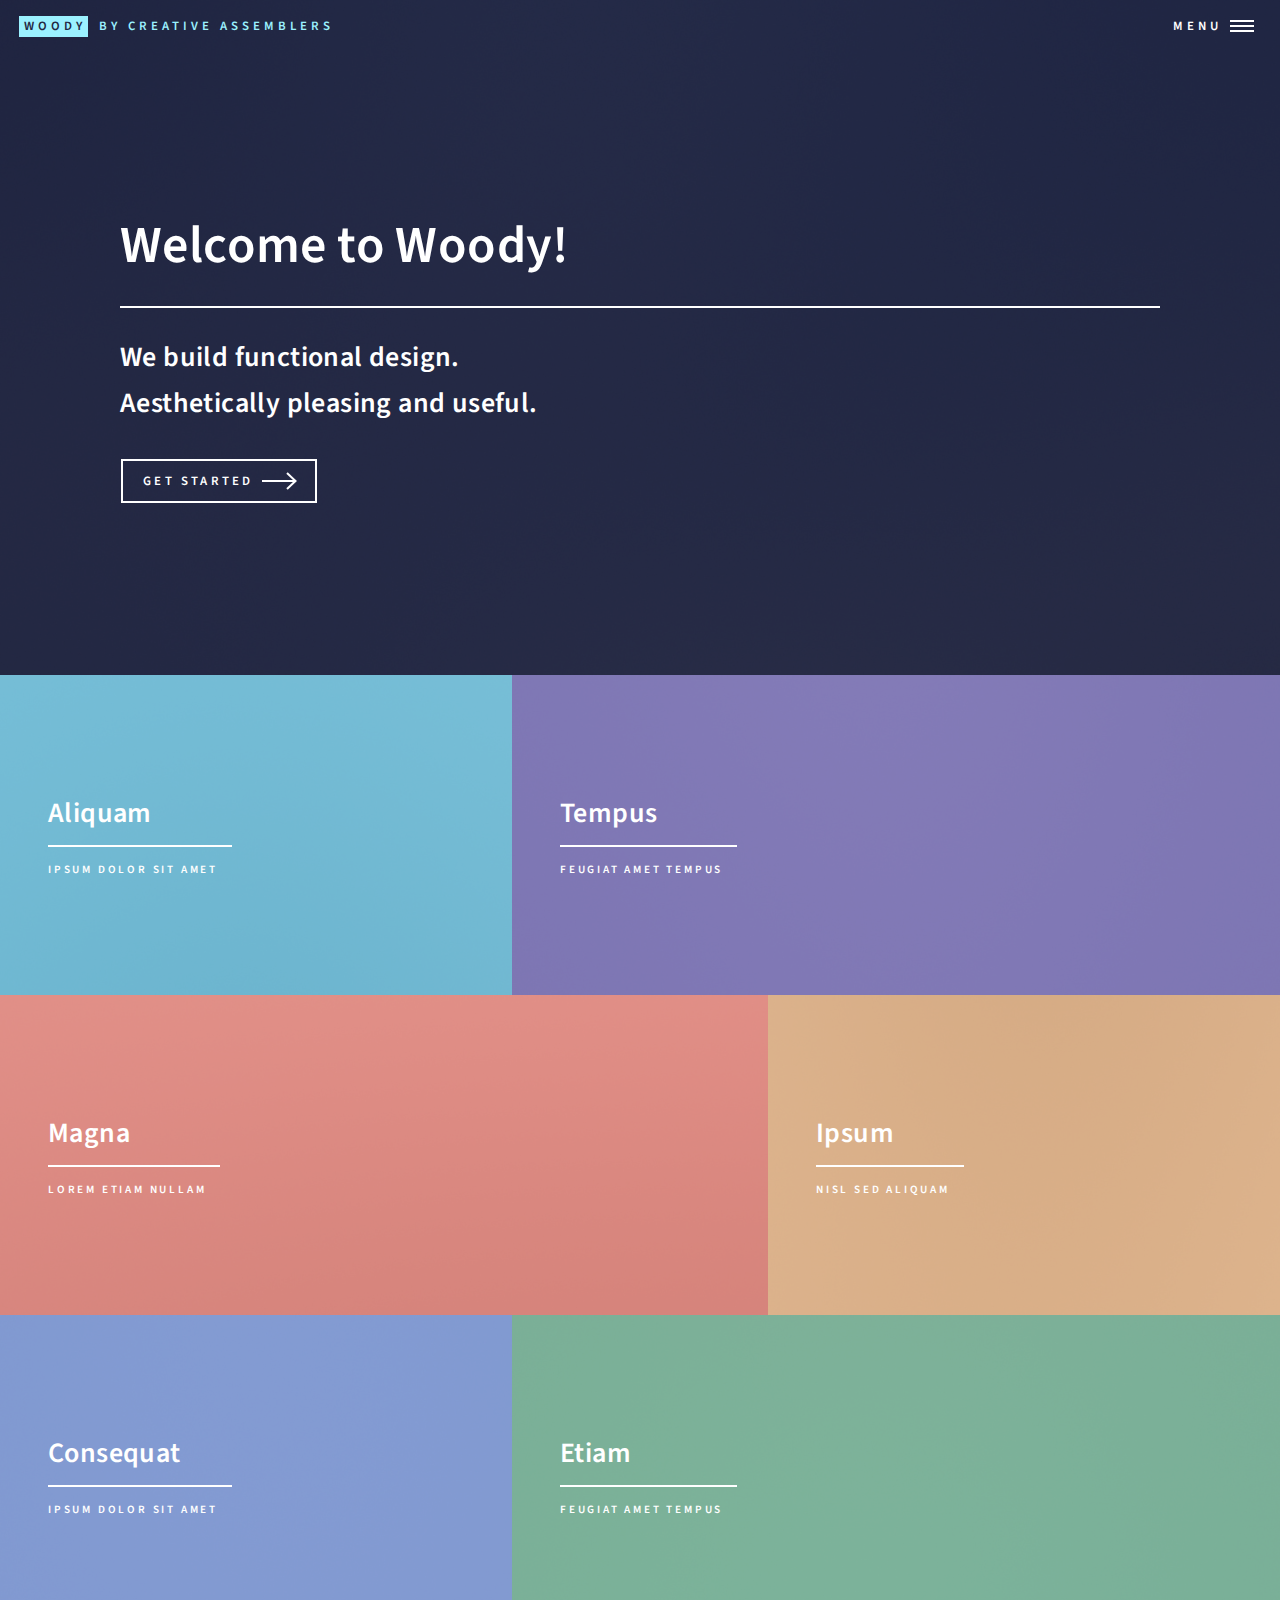
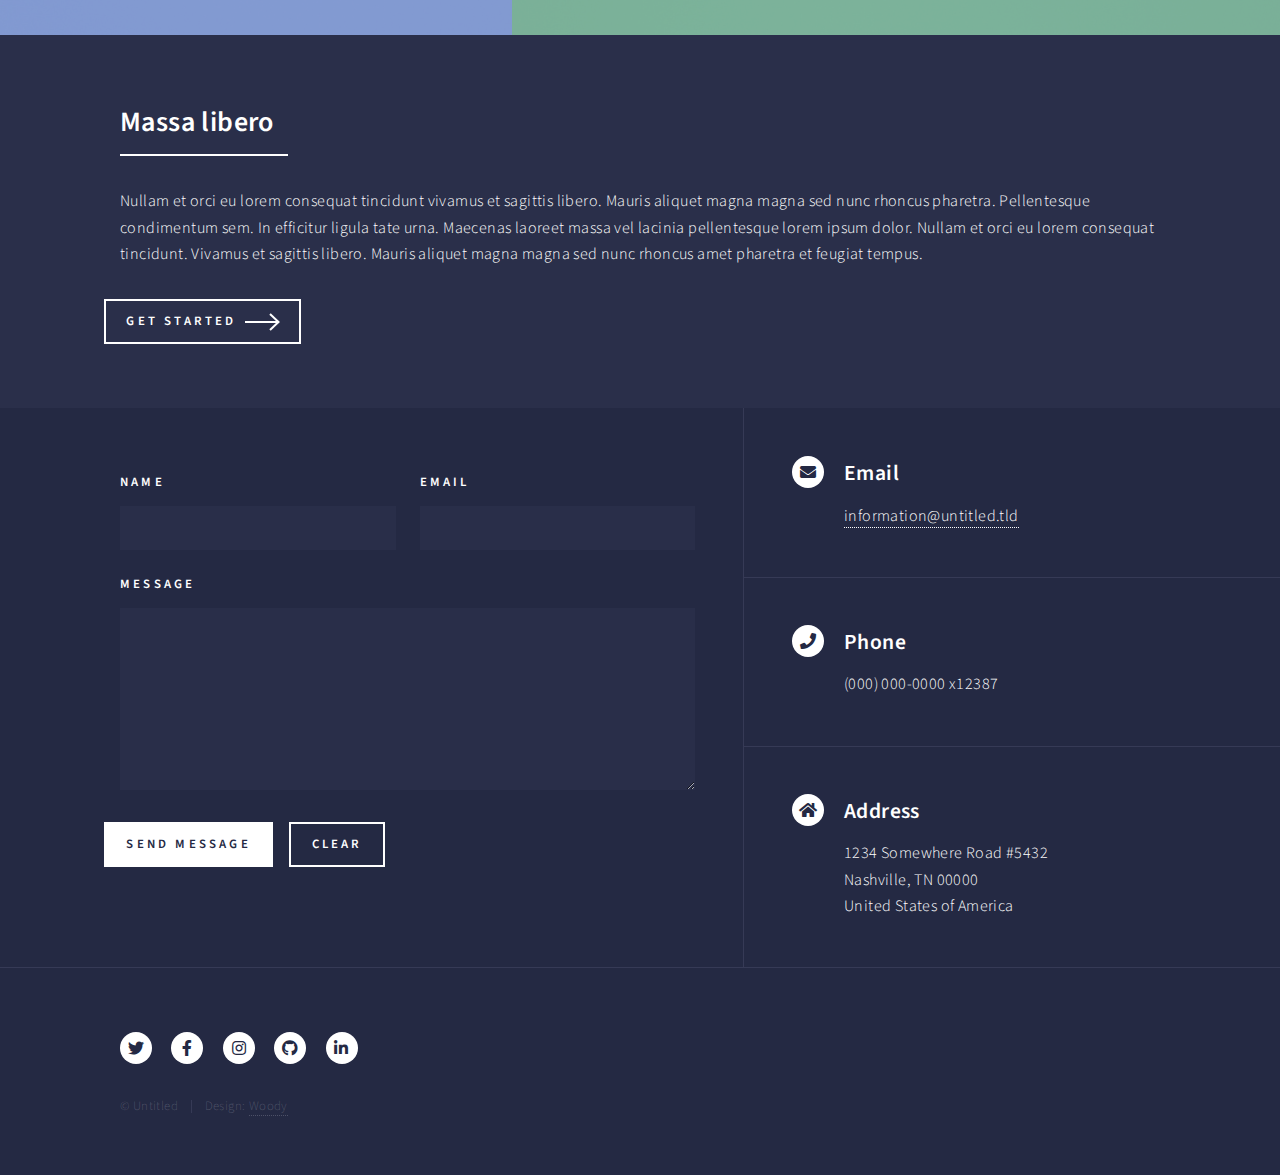
==== index.html @ 867a75a8 "edit2" ====
<!DOCTYPE HTML>
<!--
	Forty by HTML5 UP
	html5up.net | @ajlkn
	Free for personal and commercial use under the CCA 3.0 license (html5up.net/license)
-->
<html>
	<head>
		<title>Woody</title>
		<meta charset="utf-8" />
		<meta name="viewport" content="width=device-width, initial-scale=1, user-scalable=no" />
		<link rel="stylesheet" href="assets/css/main.css" />
		<noscript><link rel="stylesheet" href="assets/css/noscript.css" /></noscript>
	</head>
	<body class="is-preload">

		<!-- Wrapper -->
			<div id="wrapper">

				<!-- Header -->
					<header id="header" class="alt">
						<a href="index.html" class="logo"><strong>Woody</strong> <span>by Creative Assemblers</span></a>
						<nav>
							<a href="#menu">Menu</a>
						</nav>
					</header>

				<!-- Menu -->
					<nav id="menu">
						<ul class="links">
							<li><a href="index.html">Home</a></li>
							<li><a href="about.html">About</a></li>
							<!--  <li><a href="landing.html">Landing</a></li> -->
							<!-- <li><a href="generic.html">Generic</a></li> -->
							<!-- <li><a href="elements.html">Elements</a></li> -->
						</ul>
						<ul class="actions stacked">
							<li><a href="#" class="button primary fit">Get Started</a></li>
							<!-- <li><a href="#" class="button fit">Log In</a></li> -->
						</ul>
					</nav>

				<!-- Banner -->
					<section id="banner" class="major">
						<div class="inner">
							<header class="major">
								<h1>Welcome to Woody!</h1>
								<h2>We build functional design. <br>
								Aesthetically pleasing and useful.
								</h2>
							</header>
							<div class="content">
								<p></p>
								<ul class="actions">
									<li><a href="#one" class="button next scrolly">Get Started</a></li>
								</ul>
							</div>
						</div>
					</section>

				<!-- Main -->
					<div id="main">

						<!-- One -->
							<section id="one" class="tiles">
								<article>
									<span class="image">
										<img src="images/pic01.jpg" alt="" />
									</span>
									<header class="major">
										<h3><a href="landing.html" class="link">Aliquam</a></h3>
										<p>Ipsum dolor sit amet</p>
									</header>
								</article>
								<article>
									<span class="image">
										<img src="images/pic02.jpg" alt="" />
									</span>
									<header class="major">
										<h3><a href="landing.html" class="link">Tempus</a></h3>
										<p>feugiat amet tempus</p>
									</header>
								</article>
								<article>
									<span class="image">
										<img src="images/pic03.jpg" alt="" />
									</span>
									<header class="major">
										<h3><a href="landing.html" class="link">Magna</a></h3>
										<p>Lorem etiam nullam</p>
									</header>
								</article>
								<article>
									<span class="image">
										<img src="images/pic04.jpg" alt="" />
									</span>
									<header class="major">
										<h3><a href="landing.html" class="link">Ipsum</a></h3>
										<p>Nisl sed aliquam</p>
									</header>
								</article>
								<article>
									<span class="image">
										<img src="images/pic05.jpg" alt="" />
									</span>
									<header class="major">
										<h3><a href="landing.html" class="link">Consequat</a></h3>
										<p>Ipsum dolor sit amet</p>
									</header>
								</article>
								<article>
									<span class="image">
										<img src="images/pic06.jpg" alt="" />
									</span>
									<header class="major">
										<h3><a href="landing.html" class="link">Etiam</a></h3>
										<p>Feugiat amet tempus</p>
									</header>
								</article>
							</section>

						<!-- Two -->
							<section id="two">
								<div class="inner">
									<header class="major">
										<h2>Massa libero</h2>
									</header>
									<p>Nullam et orci eu lorem consequat tincidunt vivamus et sagittis libero. Mauris aliquet magna magna sed nunc rhoncus pharetra. Pellentesque condimentum sem. In efficitur ligula tate urna. Maecenas laoreet massa vel lacinia pellentesque lorem ipsum dolor. Nullam et orci eu lorem consequat tincidunt. Vivamus et sagittis libero. Mauris aliquet magna magna sed nunc rhoncus amet pharetra et feugiat tempus.</p>
									<ul class="actions">
										<li><a href="landing.html" class="button next">Get Started</a></li>
									</ul>
								</div>
							</section>

					</div>

				<!-- Contact -->
					<section id="contact">
						<div class="inner">
							<section>
								<form method="post" action="#">
									<div class="fields">
										<div class="field half">
											<label for="name">Name</label>
											<input type="text" name="name" id="name" />
										</div>
										<div class="field half">
											<label for="email">Email</label>
											<input type="text" name="email" id="email" />
										</div>
										<div class="field">
											<label for="message">Message</label>
											<textarea name="message" id="message" rows="6"></textarea>
										</div>
									</div>
									<ul class="actions">
										<li><input type="submit" value="Send Message" class="primary" /></li>
										<li><input type="reset" value="Clear" /></li>
									</ul>
								</form>
							</section>
							<section class="split">
								<section>
									<div class="contact-method">
										<span class="icon solid alt fa-envelope"></span>
										<h3>Email</h3>
										<a href="#">information@untitled.tld</a>
									</div>
								</section>
								<section>
									<div class="contact-method">
										<span class="icon solid alt fa-phone"></span>
										<h3>Phone</h3>
										<span>(000) 000-0000 x12387</span>
									</div>
								</section>
								<section>
									<div class="contact-method">
										<span class="icon solid alt fa-home"></span>
										<h3>Address</h3>
										<span>1234 Somewhere Road #5432<br />
										Nashville, TN 00000<br />
										United States of America</span>
									</div>
								</section>
							</section>
						</div>
					</section>

				<!-- Footer -->
					<footer id="footer">
						<div class="inner">
							<ul class="icons">
								<li><a href="#" class="icon brands alt fa-twitter"><span class="label">Twitter</span></a></li>
								<li><a href="#" class="icon brands alt fa-facebook-f"><span class="label">Facebook</span></a></li>
								<li><a href="#" class="icon brands alt fa-instagram"><span class="label">Instagram</span></a></li>
								<li><a href="#" class="icon brands alt fa-github"><span class="label">GitHub</span></a></li>
								<li><a href="#" class="icon brands alt fa-linkedin-in"><span class="label">LinkedIn</span></a></li>
							</ul>
							<ul class="copyright">
								<li>&copy; Untitled</li><li>Design: <a>Woody</a></li>
							</ul>
						</div>
					</footer>

			</div>

		<!-- Scripts -->
			<script src="assets/js/jquery.min.js"></script>
			<script src="assets/js/jquery.scrolly.min.js"></script>
			<script src="assets/js/jquery.scrollex.min.js"></script>
			<script src="assets/js/browser.min.js"></script>
			<script src="assets/js/breakpoints.min.js"></script>
			<script src="assets/js/util.js"></script>
			<script src="assets/js/main.js"></script>

	</body>
</html>
---- assets/css/main.css ----
@import url(fontawesome-all.min.css);
@import url("https://fonts.googleapis.com/css?family=Source+Sans+Pro:300,300italic,600,600italic");

/*
	Forty by HTML5 UP
	html5up.net | @ajlkn
	Free for personal and commercial use under the CCA 3.0 license (html5up.net/license)
*/

html, body, div, span, applet, object,
iframe, h1, h2, h3, h4, h5, h6, p, blockquote,
pre, a, abbr, acronym, address, big, cite,
code, del, dfn, em, img, ins, kbd, q, s, samp,
small, strike, strong, sub, sup, tt, var, b,
u, i, center, dl, dt, dd, ol, ul, li, fieldset,
form, label, legend, table, caption, tbody,
tfoot, thead, tr, th, td, article, aside,
canvas, details, embed, figure, figcaption,
footer, header, hgroup, menu, nav, output, ruby,
section, summary, time, mark, audio, video {
	margin: 0;
	padding: 0;
	border: 0;
	font-size: 100%;
	font: inherit;
	vertical-align: baseline;}

article, aside, details, figcaption, figure,
footer, header, hgroup, menu, nav, section {
	display: block;}

body {
	line-height: 1;
}

ol, ul {
	list-style: none;
}

blockquote, q {
	quotes: none;
}

	blockquote:before, blockquote:after, q:before, q:after {
		content: '';
		content: none;
	}

table {
	border-collapse: collapse;
	border-spacing: 0;
}

body {
	-webkit-text-size-adjust: none;
}

mark {
	background-color: transparent;
	color: inherit;
}

input::-moz-focus-inner {
	border: 0;
	padding: 0;
}

input, select, textarea {
	-moz-appearance: none;
	-webkit-appearance: none;
	-ms-appearance: none;
	appearance: none;
}

/* Basic */

	@-ms-viewport {
		width: device-width;
	}

	body {
		-ms-overflow-style: scrollbar;
	}

	@media screen and (max-width: 480px) {

		html, body {
			min-width: 320px;
		}

	}

	html {
		box-sizing: border-box;
	}

	*, *:before, *:after {
		box-sizing: inherit;
	}

	body {
		background: #242943;
	}

		body.is-preload *, body.is-preload *:before, body.is-preload *:after {
			-moz-animation: none !important;
			-webkit-animation: none !important;
			-ms-animation: none !important;
			animation: none !important;
			-moz-transition: none !important;
			-webkit-transition: none !important;
			-ms-transition: none !important;
			transition: none !important;
		}

/* Type */

	body, input, select, textarea {
		color: #ffffff;
		font-family: "Source Sans Pro", Helvetica, sans-serif;
		font-size: 17pt;
		font-weight: 300;
		letter-spacing: 0.025em;
		line-height: 1.65;
	}

		@media screen and (max-width: 1680px) {

			body, input, select, textarea {
				font-size: 14pt;
			}

		}

		@media screen and (max-width: 1280px) {

			body, input, select, textarea {
				font-size: 12pt;
			}

		}

		@media screen and (max-width: 360px) {

			body, input, select, textarea {
				font-size: 11pt;
			}

		}

	a {
		-moz-transition: color 0.2s ease-in-out, border-bottom-color 0.2s ease-in-out;
		-webkit-transition: color 0.2s ease-in-out, border-bottom-color 0.2s ease-in-out;
		-ms-transition: color 0.2s ease-in-out, border-bottom-color 0.2s ease-in-out;
		transition: color 0.2s ease-in-out, border-bottom-color 0.2s ease-in-out;
		border-bottom: dotted 1px;
		color: inherit;
		text-decoration: none;
	}

		a:hover {
			border-bottom-color: transparent;
			color: #9bf1ff !important;
		}

		a:active {
			color: #53e3fb !important;
		}

	strong, b {
		color: #ffffff;
		font-weight: 600;
	}

	em, i {
		font-style: italic;
	}

	p {
		margin: 0 0 2em 0;
	}

	h1, h2, h3, h4, h5, h6 {
		color: #ffffff;
		font-weight: 600;
		line-height: 1.65;
		margin: 0 0 1em 0;
	}

		h1 a, h2 a, h3 a, h4 a, h5 a, h6 a {
			color: inherit;
			border-bottom: 0;
		}

	h1 {
		font-size: 2.5em;
	}

	h2 {
		font-size: 1.75em;
	}

	h3 {
		font-size: 1.35em;
	}

	h4 {
		font-size: 1.1em;
	}

	h5 {
		font-size: 0.9em;
	}

	h6 {
		font-size: 0.7em;
	}

	@media screen and (max-width: 736px) {

		h1 {
			font-size: 2em;
		}

		h2 {
			font-size: 1.5em;
		}

		h3 {
			font-size: 1.25em;
		}

	}

	sub {
		font-size: 0.8em;
		position: relative;
		top: 0.5em;
	}

	sup {
		font-size: 0.8em;
		position: relative;
		top: -0.5em;
	}

	blockquote {
		border-left: solid 4px rgba(212, 212, 255, 0.1);
		font-style: italic;
		margin: 0 0 2em 0;
		padding: 0.5em 0 0.5em 2em;
	}

	code {
		background: rgba(212, 212, 255, 0.035);
		font-family: "Courier New", monospace;
		font-size: 0.9em;
		margin: 0 0.25em;
		padding: 0.25em 0.65em;
	}

	pre {
		-webkit-overflow-scrolling: touch;
		font-family: "Courier New", monospace;
		font-size: 0.9em;
		margin: 0 0 2em 0;
	}

		pre code {
			display: block;
			line-height: 1.75;
			padding: 1em 1.5em;
			overflow-x: auto;
		}

	hr {
		border: 0;
		border-bottom: solid 1px rgba(212, 212, 255, 0.1);
		margin: 2em 0;
	}

		hr.major {
			margin: 3em 0;
		}

	.align-left {
		text-align: left;
	}

	.align-center {
		text-align: center;
	}

	.align-right {
		text-align: right;
	}

/* Row */

	.row {
		display: flex;
		flex-wrap: wrap;
		box-sizing: border-box;
		align-items: stretch;
	}

		.row > * {
			box-sizing: border-box;
		}

		.row.gtr-uniform > * > :last-child {
			margin-bottom: 0;
		}

		.row.aln-left {
			justify-content: flex-start;
		}

		.row.aln-center {
			justify-content: center;
		}

		.row.aln-right {
			justify-content: flex-end;
		}

		.row.aln-top {
			align-items: flex-start;
		}

		.row.aln-middle {
			align-items: center;
		}

		.row.aln-bottom {
			align-items: flex-end;
		}

		.row > .imp {
			order: -1;
		}

		.row > .col-1 {
			width: 8.33333%;
		}

		.row > .off-1 {
			margin-left: 8.33333%;
		}

		.row > .col-2 {
			width: 16.66667%;
		}

		.row > .off-2 {
			margin-left: 16.66667%;
		}

		.row > .col-3 {
			width: 25%;
		}

		.row > .off-3 {
			margin-left: 25%;
		}

		.row > .col-4 {
			width: 33.33333%;
		}

		.row > .off-4 {
			margin-left: 33.33333%;
		}

		.row > .col-5 {
			width: 41.66667%;
		}

		.row > .off-5 {
			margin-left: 41.66667%;
		}

		.row > .col-6 {
			width: 50%;
		}

		.row > .off-6 {
			margin-left: 50%;
		}

		.row > .col-7 {
			width: 58.33333%;
		}

		.row > .off-7 {
			margin-left: 58.33333%;
		}

		.row > .col-8 {
			width: 66.66667%;
		}

		.row > .off-8 {
			margin-left: 66.66667%;
		}

		.row > .col-9 {
			width: 75%;
		}

		.row > .off-9 {
			margin-left: 75%;
		}

		.row > .col-10 {
			width: 83.33333%;
		}

		.row > .off-10 {
			margin-left: 83.33333%;
		}

		.row > .col-11 {
			width: 91.66667%;
		}

		.row > .off-11 {
			margin-left: 91.66667%;
		}

		.row > .col-12 {
			width: 100%;
		}

		.row > .off-12 {
			margin-left: 100%;
		}

		.row.gtr-0 {
			margin-top: 0;
			margin-left: 0em;
		}

			.row.gtr-0 > * {
				padding: 0 0 0 0em;
			}

			.row.gtr-0.gtr-uniform {
				margin-top: 0em;
			}

				.row.gtr-0.gtr-uniform > * {
					padding-top: 0em;
				}

		.row.gtr-25 {
			margin-top: 0;
			margin-left: -0.5em;
		}

			.row.gtr-25 > * {
				padding: 0 0 0 0.5em;
			}

			.row.gtr-25.gtr-uniform {
				margin-top: -0.5em;
			}

				.row.gtr-25.gtr-uniform > * {
					padding-top: 0.5em;
				}

		.row.gtr-50 {
			margin-top: 0;
			margin-left: -1em;
		}

			.row.gtr-50 > * {
				padding: 0 0 0 1em;
			}

			.row.gtr-50.gtr-uniform {
				margin-top: -1em;
			}

				.row.gtr-50.gtr-uniform > * {
					padding-top: 1em;
				}

		.row {
			margin-top: 0;
			margin-left: -2em;
		}

			.row > * {
				padding: 0 0 0 2em;
			}

			.row.gtr-uniform {
				margin-top: -2em;
			}

				.row.gtr-uniform > * {
					padding-top: 2em;
				}

		.row.gtr-150 {
			margin-top: 0;
			margin-left: -3em;
		}

			.row.gtr-150 > * {
				padding: 0 0 0 3em;
			}

			.row.gtr-150.gtr-uniform {
				margin-top: -3em;
			}

				.row.gtr-150.gtr-uniform > * {
					padding-top: 3em;
				}

		.row.gtr-200 {
			margin-top: 0;
			margin-left: -4em;
		}

			.row.gtr-200 > * {
				padding: 0 0 0 4em;
			}

			.row.gtr-200.gtr-uniform {
				margin-top: -4em;
			}

				.row.gtr-200.gtr-uniform > * {
					padding-top: 4em;
				}

		@media screen and (max-width: 1680px) {

			.row {
				display: flex;
				flex-wrap: wrap;
				box-sizing: border-box;
				align-items: stretch;
			}

				.row > * {
					box-sizing: border-box;
				}

				.row.gtr-uniform > * > :last-child {
					margin-bottom: 0;
				}

				.row.aln-left {
					justify-content: flex-start;
				}

				.row.aln-center {
					justify-content: center;
				}

				.row.aln-right {
					justify-content: flex-end;
				}

				.row.aln-top {
					align-items: flex-start;
				}

				.row.aln-middle {
					align-items: center;
				}

				.row.aln-bottom {
					align-items: flex-end;
				}

				.row > .imp-xlarge {
					order: -1;
				}

				.row > .col-1-xlarge {
					width: 8.33333%;
				}

				.row > .off-1-xlarge {
					margin-left: 8.33333%;
				}

				.row > .col-2-xlarge {
					width: 16.66667%;
				}

				.row > .off-2-xlarge {
					margin-left: 16.66667%;
				}

				.row > .col-3-xlarge {
					width: 25%;
				}

				.row > .off-3-xlarge {
					margin-left: 25%;
				}

				.row > .col-4-xlarge {
					width: 33.33333%;
				}

				.row > .off-4-xlarge {
					margin-left: 33.33333%;
				}

				.row > .col-5-xlarge {
					width: 41.66667%;
				}

				.row > .off-5-xlarge {
					margin-left: 41.66667%;
				}

				.row > .col-6-xlarge {
					width: 50%;
				}

				.row > .off-6-xlarge {
					margin-left: 50%;
				}

				.row > .col-7-xlarge {
					width: 58.33333%;
				}

				.row > .off-7-xlarge {
					margin-left: 58.33333%;
				}

				.row > .col-8-xlarge {
					width: 66.66667%;
				}

				.row > .off-8-xlarge {
					margin-left: 66.66667%;
				}

				.row > .col-9-xlarge {
					width: 75%;
				}

				.row > .off-9-xlarge {
					margin-left: 75%;
				}

				.row > .col-10-xlarge {
					width: 83.33333%;
				}

				.row > .off-10-xlarge {
					margin-left: 83.33333%;
				}

				.row > .col-11-xlarge {
					width: 91.66667%;
				}

				.row > .off-11-xlarge {
					margin-left: 91.66667%;
				}

				.row > .col-12-xlarge {
					width: 100%;
				}

				.row > .off-12-xlarge {
					margin-left: 100%;
				}

				.row.gtr-0 {
					margin-top: 0;
					margin-left: 0em;
				}

					.row.gtr-0 > * {
						padding: 0 0 0 0em;
					}

					.row.gtr-0.gtr-uniform {
						margin-top: 0em;
					}

						.row.gtr-0.gtr-uniform > * {
							padding-top: 0em;
						}

				.row.gtr-25 {
					margin-top: 0;
					margin-left: -0.5em;
				}

					.row.gtr-25 > * {
						padding: 0 0 0 0.5em;
					}

					.row.gtr-25.gtr-uniform {
						margin-top: -0.5em;
					}

						.row.gtr-25.gtr-uniform > * {
							padding-top: 0.5em;
						}

				.row.gtr-50 {
					margin-top: 0;
					margin-left: -1em;
				}

					.row.gtr-50 > * {
						padding: 0 0 0 1em;
					}

					.row.gtr-50.gtr-uniform {
						margin-top: -1em;
					}

						.row.gtr-50.gtr-uniform > * {
							padding-top: 1em;
						}

				.row {
					margin-top: 0;
					margin-left: -2em;
				}

					.row > * {
						padding: 0 0 0 2em;
					}

					.row.gtr-uniform {
						margin-top: -2em;
					}

						.row.gtr-uniform > * {
							padding-top: 2em;
						}

				.row.gtr-150 {
					margin-top: 0;
					margin-left: -3em;
				}

					.row.gtr-150 > * {
						padding: 0 0 0 3em;
					}

					.row.gtr-150.gtr-uniform {
						margin-top: -3em;
					}

						.row.gtr-150.gtr-uniform > * {
							padding-top: 3em;
						}

				.row.gtr-200 {
					margin-top: 0;
					margin-left: -4em;
				}

					.row.gtr-200 > * {
						padding: 0 0 0 4em;
					}

					.row.gtr-200.gtr-uniform {
						margin-top: -4em;
					}

						.row.gtr-200.gtr-uniform > * {
							padding-top: 4em;
						}

		}

		@media screen and (max-width: 1280px) {

			.row {
				display: flex;
				flex-wrap: wrap;
				box-sizing: border-box;
				align-items: stretch;
			}

				.row > * {
					box-sizing: border-box;
				}

				.row.gtr-uniform > * > :last-child {
					margin-bottom: 0;
				}

				.row.aln-left {
					justify-content: flex-start;
				}

				.row.aln-center {
					justify-content: center;
				}

				.row.aln-right {
					justify-content: flex-end;
				}

				.row.aln-top {
					align-items: flex-start;
				}

				.row.aln-middle {
					align-items: center;
				}

				.row.aln-bottom {
					align-items: flex-end;
				}

				.row > .imp-large {
					order: -1;
				}

				.row > .col-1-large {
					width: 8.33333%;
				}

				.row > .off-1-large {
					margin-left: 8.33333%;
				}

				.row > .col-2-large {
					width: 16.66667%;
				}

				.row > .off-2-large {
					margin-left: 16.66667%;
				}

				.row > .col-3-large {
					width: 25%;
				}

				.row > .off-3-large {
					margin-left: 25%;
				}

				.row > .col-4-large {
					width: 33.33333%;
				}

				.row > .off-4-large {
					margin-left: 33.33333%;
				}

				.row > .col-5-large {
					width: 41.66667%;
				}

				.row > .off-5-large {
					margin-left: 41.66667%;
				}

				.row > .col-6-large {
					width: 50%;
				}

				.row > .off-6-large {
					margin-left: 50%;
				}

				.row > .col-7-large {
					width: 58.33333%;
				}

				.row > .off-7-large {
					margin-left: 58.33333%;
				}

				.row > .col-8-large {
					width: 66.66667%;
				}

				.row > .off-8-large {
					margin-left: 66.66667%;
				}

				.row > .col-9-large {
					width: 75%;
				}

				.row > .off-9-large {
					margin-left: 75%;
				}

				.row > .col-10-large {
					width: 83.33333%;
				}

				.row > .off-10-large {
					margin-left: 83.33333%;
				}

				.row > .col-11-large {
					width: 91.66667%;
				}

				.row > .off-11-large {
					margin-left: 91.66667%;
				}

				.row > .col-12-large {
					width: 100%;
				}

				.row > .off-12-large {
					margin-left: 100%;
				}

				.row.gtr-0 {
					margin-top: 0;
					margin-left: 0em;
				}

					.row.gtr-0 > * {
						padding: 0 0 0 0em;
					}

					.row.gtr-0.gtr-uniform {
						margin-top: 0em;
					}

						.row.gtr-0.gtr-uniform > * {
							padding-top: 0em;
						}

				.row.gtr-25 {
					margin-top: 0;
					margin-left: -0.375em;
				}

					.row.gtr-25 > * {
						padding: 0 0 0 0.375em;
					}

					.row.gtr-25.gtr-uniform {
						margin-top: -0.375em;
					}

						.row.gtr-25.gtr-uniform > * {
							padding-top: 0.375em;
						}

				.row.gtr-50 {
					margin-top: 0;
					margin-left: -0.75em;
				}

					.row.gtr-50 > * {
						padding: 0 0 0 0.75em;
					}

					.row.gtr-50.gtr-uniform {
						margin-top: -0.75em;
					}

						.row.gtr-50.gtr-uniform > * {
							padding-top: 0.75em;
						}

				.row {
					margin-top: 0;
					margin-left: -1.5em;
				}

					.row > * {
						padding: 0 0 0 1.5em;
					}

					.row.gtr-uniform {
						margin-top: -1.5em;
					}

						.row.gtr-uniform > * {
							padding-top: 1.5em;
						}

				.row.gtr-150 {
					margin-top: 0;
					margin-left: -2.25em;
				}

					.row.gtr-150 > * {
						padding: 0 0 0 2.25em;
					}

					.row.gtr-150.gtr-uniform {
						margin-top: -2.25em;
					}

						.row.gtr-150.gtr-uniform > * {
							padding-top: 2.25em;
						}

				.row.gtr-200 {
					margin-top: 0;
					margin-left: -3em;
				}

					.row.gtr-200 > * {
						padding: 0 0 0 3em;
					}

					.row.gtr-200.gtr-uniform {
						margin-top: -3em;
					}

						.row.gtr-200.gtr-uniform > * {
							padding-top: 3em;
						}

		}

		@media screen and (max-width: 980px) {

			.row {
				display: flex;
				flex-wrap: wrap;
				box-sizing: border-box;
				align-items: stretch;
			}

				.row > * {
					box-sizing: border-box;
				}

				.row.gtr-uniform > * > :last-child {
					margin-bottom: 0;
				}

				.row.aln-left {
					justify-content: flex-start;
				}

				.row.aln-center {
					justify-content: center;
				}

				.row.aln-right {
					justify-content: flex-end;
				}

				.row.aln-top {
					align-items: flex-start;
				}

				.row.aln-middle {
					align-items: center;
				}

				.row.aln-bottom {
					align-items: flex-end;
				}

				.row > .imp-medium {
					order: -1;
				}

				.row > .col-1-medium {
					width: 8.33333%;
				}

				.row > .off-1-medium {
					margin-left: 8.33333%;
				}

				.row > .col-2-medium {
					width: 16.66667%;
				}

				.row > .off-2-medium {
					margin-left: 16.66667%;
				}

				.row > .col-3-medium {
					width: 25%;
				}

				.row > .off-3-medium {
					margin-left: 25%;
				}

				.row > .col-4-medium {
					width: 33.33333%;
				}

				.row > .off-4-medium {
					margin-left: 33.33333%;
				}

				.row > .col-5-medium {
					width: 41.66667%;
				}

				.row > .off-5-medium {
					margin-left: 41.66667%;
				}

				.row > .col-6-medium {
					width: 50%;
				}

				.row > .off-6-medium {
					margin-left: 50%;
				}

				.row > .col-7-medium {
					width: 58.33333%;
				}

				.row > .off-7-medium {
					margin-left: 58.33333%;
				}

				.row > .col-8-medium {
					width: 66.66667%;
				}

				.row > .off-8-medium {
					margin-left: 66.66667%;
				}

				.row > .col-9-medium {
					width: 75%;
				}

				.row > .off-9-medium {
					margin-left: 75%;
				}

				.row > .col-10-medium {
					width: 83.33333%;
				}

				.row > .off-10-medium {
					margin-left: 83.33333%;
				}

				.row > .col-11-medium {
					width: 91.66667%;
				}

				.row > .off-11-medium {
					margin-left: 91.66667%;
				}

				.row > .col-12-medium {
					width: 100%;
				}

				.row > .off-12-medium {
					margin-left: 100%;
				}

				.row.gtr-0 {
					margin-top: 0;
					margin-left: 0em;
				}

					.row.gtr-0 > * {
						padding: 0 0 0 0em;
					}

					.row.gtr-0.gtr-uniform {
						margin-top: 0em;
					}

						.row.gtr-0.gtr-uniform > * {
							padding-top: 0em;
						}

				.row.gtr-25 {
					margin-top: 0;
					margin-left: -0.375em;
				}

					.row.gtr-25 > * {
						padding: 0 0 0 0.375em;
					}

					.row.gtr-25.gtr-uniform {
						margin-top: -0.375em;
					}

						.row.gtr-25.gtr-uniform > * {
							padding-top: 0.375em;
						}

				.row.gtr-50 {
					margin-top: 0;
					margin-left: -0.75em;
				}

					.row.gtr-50 > * {
						padding: 0 0 0 0.75em;
					}

					.row.gtr-50.gtr-uniform {
						margin-top: -0.75em;
					}

						.row.gtr-50.gtr-uniform > * {
							padding-top: 0.75em;
						}

				.row {
					margin-top: 0;
					margin-left: -1.5em;
				}

					.row > * {
						padding: 0 0 0 1.5em;
					}

					.row.gtr-uniform {
						margin-top: -1.5em;
					}

						.row.gtr-uniform > * {
							padding-top: 1.5em;
						}

				.row.gtr-150 {
					margin-top: 0;
					margin-left: -2.25em;
				}

					.row.gtr-150 > * {
						padding: 0 0 0 2.25em;
					}

					.row.gtr-150.gtr-uniform {
						margin-top: -2.25em;
					}

						.row.gtr-150.gtr-uniform > * {
							padding-top: 2.25em;
						}

				.row.gtr-200 {
					margin-top: 0;
					margin-left: -3em;
				}

					.row.gtr-200 > * {
						padding: 0 0 0 3em;
					}

					.row.gtr-200.gtr-uniform {
						margin-top: -3em;
					}

						.row.gtr-200.gtr-uniform > * {
							padding-top: 3em;
						}

		}

		@media screen and (max-width: 736px) {

			.row {
				display: flex;
				flex-wrap: wrap;
				box-sizing: border-box;
				align-items: stretch;
			}

				.row > * {
					box-sizing: border-box;
				}

				.row.gtr-uniform > * > :last-child {
					margin-bottom: 0;
				}

				.row.aln-left {
					justify-content: flex-start;
				}

				.row.aln-center {
					justify-content: center;
				}

				.row.aln-right {
					justify-content: flex-end;
				}

				.row.aln-top {
					align-items: flex-start;
				}

				.row.aln-middle {
					align-items: center;
				}

				.row.aln-bottom {
					align-items: flex-end;
				}

				.row > .imp-small {
					order: -1;
				}

				.row > .col-1-small {
					width: 8.33333%;
				}

				.row > .off-1-small {
					margin-left: 8.33333%;
				}

				.row > .col-2-small {
					width: 16.66667%;
				}

				.row > .off-2-small {
					margin-left: 16.66667%;
				}

				.row > .col-3-small {
					width: 25%;
				}

				.row > .off-3-small {
					margin-left: 25%;
				}

				.row > .col-4-small {
					width: 33.33333%;
				}

				.row > .off-4-small {
					margin-left: 33.33333%;
				}

				.row > .col-5-small {
					width: 41.66667%;
				}

				.row > .off-5-small {
					margin-left: 41.66667%;
				}

				.row > .col-6-small {
					width: 50%;
				}

				.row > .off-6-small {
					margin-left: 50%;
				}

				.row > .col-7-small {
					width: 58.33333%;
				}

				.row > .off-7-small {
					margin-left: 58.33333%;
				}

				.row > .col-8-small {
					width: 66.66667%;
				}

				.row > .off-8-small {
					margin-left: 66.66667%;
				}

				.row > .col-9-small {
					width: 75%;
				}

				.row > .off-9-small {
					margin-left: 75%;
				}

				.row > .col-10-small {
					width: 83.33333%;
				}

				.row > .off-10-small {
					margin-left: 83.33333%;
				}

				.row > .col-11-small {
					width: 91.66667%;
				}

				.row > .off-11-small {
					margin-left: 91.66667%;
				}

				.row > .col-12-small {
					width: 100%;
				}

				.row > .off-12-small {
					margin-left: 100%;
				}

				.row.gtr-0 {
					margin-top: 0;
					margin-left: 0em;
				}

					.row.gtr-0 > * {
						padding: 0 0 0 0em;
					}

					.row.gtr-0.gtr-uniform {
						margin-top: 0em;
					}

						.row.gtr-0.gtr-uniform > * {
							padding-top: 0em;
						}

				.row.gtr-25 {
					margin-top: 0;
					margin-left: -0.3125em;
				}

					.row.gtr-25 > * {
						padding: 0 0 0 0.3125em;
					}

					.row.gtr-25.gtr-uniform {
						margin-top: -0.3125em;
					}

						.row.gtr-25.gtr-uniform > * {
							padding-top: 0.3125em;
						}

				.row.gtr-50 {
					margin-top: 0;
					margin-left: -0.625em;
				}

					.row.gtr-50 > * {
						padding: 0 0 0 0.625em;
					}

					.row.gtr-50.gtr-uniform {
						margin-top: -0.625em;
					}

						.row.gtr-50.gtr-uniform > * {
							padding-top: 0.625em;
						}

				.row {
					margin-top: 0;
					margin-left: -1.25em;
				}

					.row > * {
						padding: 0 0 0 1.25em;
					}

					.row.gtr-uniform {
						margin-top: -1.25em;
					}

						.row.gtr-uniform > * {
							padding-top: 1.25em;
						}

				.row.gtr-150 {
					margin-top: 0;
					margin-left: -1.875em;
				}

					.row.gtr-150 > * {
						padding: 0 0 0 1.875em;
					}

					.row.gtr-150.gtr-uniform {
						margin-top: -1.875em;
					}

						.row.gtr-150.gtr-uniform > * {
							padding-top: 1.875em;
						}

				.row.gtr-200 {
					margin-top: 0;
					margin-left: -2.5em;
				}

					.row.gtr-200 > * {
						padding: 0 0 0 2.5em;
					}

					.row.gtr-200.gtr-uniform {
						margin-top: -2.5em;
					}

						.row.gtr-200.gtr-uniform > * {
							padding-top: 2.5em;
						}

		}

		@media screen and (max-width: 480px) {

			.row {
				display: flex;
				flex-wrap: wrap;
				box-sizing: border-box;
				align-items: stretch;
			}

				.row > * {
					box-sizing: border-box;
				}

				.row.gtr-uniform > * > :last-child {
					margin-bottom: 0;
				}

				.row.aln-left {
					justify-content: flex-start;
				}

				.row.aln-center {
					justify-content: center;
				}

				.row.aln-right {
					justify-content: flex-end;
				}

				.row.aln-top {
					align-items: flex-start;
				}

				.row.aln-middle {
					align-items: center;
				}

				.row.aln-bottom {
					align-items: flex-end;
				}

				.row > .imp-xsmall {
					order: -1;
				}

				.row > .col-1-xsmall {
					width: 8.33333%;
				}

				.row > .off-1-xsmall {
					margin-left: 8.33333%;
				}

				.row > .col-2-xsmall {
					width: 16.66667%;
				}

				.row > .off-2-xsmall {
					margin-left: 16.66667%;
				}

				.row > .col-3-xsmall {
					width: 25%;
				}

				.row > .off-3-xsmall {
					margin-left: 25%;
				}

				.row > .col-4-xsmall {
					width: 33.33333%;
				}

				.row > .off-4-xsmall {
					margin-left: 33.33333%;
				}

				.row > .col-5-xsmall {
					width: 41.66667%;
				}

				.row > .off-5-xsmall {
					margin-left: 41.66667%;
				}

				.row > .col-6-xsmall {
					width: 50%;
				}

				.row > .off-6-xsmall {
					margin-left: 50%;
				}

				.row > .col-7-xsmall {
					width: 58.33333%;
				}

				.row > .off-7-xsmall {
					margin-left: 58.33333%;
				}

				.row > .col-8-xsmall {
					width: 66.66667%;
				}

				.row > .off-8-xsmall {
					margin-left: 66.66667%;
				}

				.row > .col-9-xsmall {
					width: 75%;
				}

				.row > .off-9-xsmall {
					margin-left: 75%;
				}

				.row > .col-10-xsmall {
					width: 83.33333%;
				}

				.row > .off-10-xsmall {
					margin-left: 83.33333%;
				}

				.row > .col-11-xsmall {
					width: 91.66667%;
				}

				.row > .off-11-xsmall {
					margin-left: 91.66667%;
				}

				.row > .col-12-xsmall {
					width: 100%;
				}

				.row > .off-12-xsmall {
					margin-left: 100%;
				}

				.row.gtr-0 {
					margin-top: 0;
					margin-left: 0em;
				}

					.row.gtr-0 > * {
						padding: 0 0 0 0em;
					}

					.row.gtr-0.gtr-uniform {
						margin-top: 0em;
					}

						.row.gtr-0.gtr-uniform > * {
							padding-top: 0em;
						}

				.row.gtr-25 {
					margin-top: 0;
					margin-left: -0.3125em;
				}

					.row.gtr-25 > * {
						padding: 0 0 0 0.3125em;
					}

					.row.gtr-25.gtr-uniform {
						margin-top: -0.3125em;
					}

						.row.gtr-25.gtr-uniform > * {
							padding-top: 0.3125em;
						}

				.row.gtr-50 {
					margin-top: 0;
					margin-left: -0.625em;
				}

					.row.gtr-50 > * {
						padding: 0 0 0 0.625em;
					}

					.row.gtr-50.gtr-uniform {
						margin-top: -0.625em;
					}

						.row.gtr-50.gtr-uniform > * {
							padding-top: 0.625em;
						}

				.row {
					margin-top: 0;
					margin-left: -1.25em;
				}

					.row > * {
						padding: 0 0 0 1.25em;
					}

					.row.gtr-uniform {
						margin-top: -1.25em;
					}

						.row.gtr-uniform > * {
							padding-top: 1.25em;
						}

				.row.gtr-150 {
					margin-top: 0;
					margin-left: -1.875em;
				}

					.row.gtr-150 > * {
						padding: 0 0 0 1.875em;
					}

					.row.gtr-150.gtr-uniform {
						margin-top: -1.875em;
					}

						.row.gtr-150.gtr-uniform > * {
							padding-top: 1.875em;
						}

				.row.gtr-200 {
					margin-top: 0;
					margin-left: -2.5em;
				}

					.row.gtr-200 > * {
						padding: 0 0 0 2.5em;
					}

					.row.gtr-200.gtr-uniform {
						margin-top: -2.5em;
					}

						.row.gtr-200.gtr-uniform > * {
							padding-top: 2.5em;
						}

		}

/* Section/Article */

	section.special, article.special {
		text-align: center;
	}

	header.major {
		width: -moz-max-content;
		width: -webkit-max-content;
		width: -ms-max-content;
		width: max-content;
		margin-bottom: 2em;
	}

		header.major > :first-child {
			margin-bottom: 0;
			width: calc(100% + 0.5em);
		}

			header.major > :first-child:after {
				content: '';
				background-color: #ffffff;
				display: block;
				height: 2px;
				margin: 0.325em 0 0.5em 0;
				width: 100%;
			}

		header.major > p {
			font-size: 0.7em;
			font-weight: 600;
			letter-spacing: 0.25em;
			margin-bottom: 0;
			text-transform: uppercase;
		}

		body.is-ie header.major > :first-child:after {
			max-width: 9em;
		}

		body.is-ie header.major > h1:after {
			max-width: 100% !important;
		}

	@media screen and (max-width: 736px) {

		header.major > p br {
			display: none;
		}

	}

/* Form */

	form {
		margin: 0 0 2em 0;
	}

		form > :last-child {
			margin-bottom: 0;
		}

		form > .fields {
			display: -moz-flex;
			display: -webkit-flex;
			display: -ms-flex;
			display: flex;
			-moz-flex-wrap: wrap;
			-webkit-flex-wrap: wrap;
			-ms-flex-wrap: wrap;
			flex-wrap: wrap;
			width: calc(100% + 3em);
			margin: -1.5em 0 2em -1.5em;
		}

			form > .fields > .field {
				-moz-flex-grow: 0;
				-webkit-flex-grow: 0;
				-ms-flex-grow: 0;
				flex-grow: 0;
				-moz-flex-shrink: 0;
				-webkit-flex-shrink: 0;
				-ms-flex-shrink: 0;
				flex-shrink: 0;
				padding: 1.5em 0 0 1.5em;
				width: calc(100% - 1.5em);
			}

				form > .fields > .field.half {
					width: calc(50% - 0.75em);
				}

				form > .fields > .field.third {
					width: calc(100%/3 - 0.5em);
				}

				form > .fields > .field.quarter {
					width: calc(25% - 0.375em);
				}

		@media screen and (max-width: 480px) {

			form > .fields {
				width: calc(100% + 3em);
				margin: -1.5em 0 2em -1.5em;
			}

				form > .fields > .field {
					padding: 1.5em 0 0 1.5em;
					width: calc(100% - 1.5em);
				}

					form > .fields > .field.half {
						width: calc(100% - 1.5em);
					}

					form > .fields > .field.third {
						width: calc(100% - 1.5em);
					}

					form > .fields > .field.quarter {
						width: calc(100% - 1.5em);
					}

		}

	label {
		color: #ffffff;
		display: block;
		font-size: 0.8em;
		font-weight: 600;
		letter-spacing: 0.25em;
		margin: 0 0 1em 0;
		text-transform: uppercase;
	}

	input[type="text"],
	input[type="password"],
	input[type="email"],
	input[type="tel"],
	input[type="search"],
	input[type="url"],
	select,
	textarea {
		-moz-appearance: none;
		-webkit-appearance: none;
		-ms-appearance: none;
		appearance: none;
		background: rgba(212, 212, 255, 0.035);
		border: none;
		border-radius: 0;
		color: inherit;
		display: block;
		outline: 0;
		padding: 0 1em;
		text-decoration: none;
		width: 100%;
	}

		input[type="text"]:invalid,
		input[type="password"]:invalid,
		input[type="email"]:invalid,
		input[type="tel"]:invalid,
		input[type="search"]:invalid,
		input[type="url"]:invalid,
		select:invalid,
		textarea:invalid {
			box-shadow: none;
		}

		input[type="text"]:focus,
		input[type="password"]:focus,
		input[type="email"]:focus,
		input[type="tel"]:focus,
		input[type="search"]:focus,
		input[type="url"]:focus,
		select:focus,
		textarea:focus {
			border-color: #9bf1ff;
			box-shadow: 0 0 0 2px #9bf1ff;
		}

	select {
		background-image: url("data:image/svg+xml;charset=utf8,%3Csvg xmlns='http://www.w3.org/2000/svg' width='40' height='40' preserveAspectRatio='none' viewBox='0 0 40 40'%3E%3Cpath d='M9.4,12.3l10.4,10.4l10.4-10.4c0.2-0.2,0.5-0.4,0.9-0.4c0.3,0,0.6,0.1,0.9,0.4l3.3,3.3c0.2,0.2,0.4,0.5,0.4,0.9 c0,0.4-0.1,0.6-0.4,0.9L20.7,31.9c-0.2,0.2-0.5,0.4-0.9,0.4c-0.3,0-0.6-0.1-0.9-0.4L4.3,17.3c-0.2-0.2-0.4-0.5-0.4-0.9 c0-0.4,0.1-0.6,0.4-0.9l3.3-3.3c0.2-0.2,0.5-0.4,0.9-0.4S9.1,12.1,9.4,12.3z' fill='rgba(212, 212, 255, 0.1)' /%3E%3C/svg%3E");
		background-size: 1.25rem;
		background-repeat: no-repeat;
		background-position: calc(100% - 1rem) center;
		height: 2.75em;
		padding-right: 2.75em;
		text-overflow: ellipsis;
	}

		select option {
			color: #ffffff;
			background: #242943;
		}

		select:focus::-ms-value {
			background-color: transparent;
		}

		select::-ms-expand {
			display: none;
		}

	input[type="text"],
	input[type="password"],
	input[type="email"],
	input[type="tel"],
	input[type="search"],
	input[type="url"],
	select {
		height: 2.75em;
	}

	textarea {
		padding: 0.75em 1em;
	}

	input[type="checkbox"],
	input[type="radio"] {
		-moz-appearance: none;
		-webkit-appearance: none;
		-ms-appearance: none;
		appearance: none;
		display: block;
		float: left;
		margin-right: -2em;
		opacity: 0;
		width: 1em;
		z-index: -1;
	}

		input[type="checkbox"] + label,
		input[type="radio"] + label {
			text-decoration: none;
			color: #ffffff;
			cursor: pointer;
			display: inline-block;
			font-weight: 300;
			padding-left: 2.65em;
			padding-right: 0.75em;
			position: relative;
		}

			input[type="checkbox"] + label:before,
			input[type="radio"] + label:before {
				-moz-osx-font-smoothing: grayscale;
				-webkit-font-smoothing: antialiased;
				display: inline-block;
				font-style: normal;
				font-variant: normal;
				text-rendering: auto;
				line-height: 1;
				text-transform: none !important;
				font-family: 'Font Awesome 5 Free';
				font-weight: 900;
			}

			input[type="checkbox"] + label:before,
			input[type="radio"] + label:before {
				background: rgba(212, 212, 255, 0.035);
				content: '';
				display: inline-block;
				font-size: 0.8em;
				height: 2.0625em;
				left: 0;
				letter-spacing: 0;
				line-height: 2.0625em;
				position: absolute;
				text-align: center;
				top: 0;
				width: 2.0625em;
			}

		input[type="checkbox"]:checked + label:before,
		input[type="radio"]:checked + label:before {
			background: #ffffff;
			border-color: #9bf1ff;
			content: '\f00c';
			color: #242943;
		}

		input[type="checkbox"]:focus + label:before,
		input[type="radio"]:focus + label:before {
			box-shadow: 0 0 0 2px #9bf1ff;
		}

	input[type="radio"] + label:before {
		border-radius: 100%;
	}

	::-webkit-input-placeholder {
		color: rgba(244, 244, 255, 0.2) !important;
		opacity: 1.0;
	}

	:-moz-placeholder {
		color: rgba(244, 244, 255, 0.2) !important;
		opacity: 1.0;
	}

	::-moz-placeholder {
		color: rgba(244, 244, 255, 0.2) !important;
		opacity: 1.0;
	}

	:-ms-input-placeholder {
		color: rgba(244, 244, 255, 0.2) !important;
		opacity: 1.0;
	}

/* Box */

	.box {
		border: solid 1px rgba(212, 212, 255, 0.1);
		margin-bottom: 2em;
		padding: 1.5em;
	}

		.box > :last-child,
		.box > :last-child > :last-child,
		.box > :last-child > :last-child > :last-child {
			margin-bottom: 0;
		}

		.box.alt {
			border: 0;
			border-radius: 0;
			padding: 0;
		}

/* Icon */

	.icon {
		text-decoration: none;
		border-bottom: none;
		position: relative;
	}

		.icon:before {
			-moz-osx-font-smoothing: grayscale;
			-webkit-font-smoothing: antialiased;
			display: inline-block;
			font-style: normal;
			font-variant: normal;
			text-rendering: auto;
			line-height: 1;
			text-transform: none !important;
			font-family: 'Font Awesome 5 Free';
			font-weight: 400;
		}

		.icon > .label {
			display: none;
		}

		.icon:before {
			line-height: inherit;
		}

		.icon.solid:before {
			font-weight: 900;
		}

		.icon.brands:before {
			font-family: 'Font Awesome 5 Brands';
		}

		.icon.alt:before {
			background-color: #ffffff;
			border-radius: 100%;
			color: #242943;
			display: inline-block;
			height: 2em;
			line-height: 2em;
			text-align: center;
			width: 2em;
		}

	a.icon.alt:before {
		-moz-transition: background-color 0.2s ease-in-out;
		-webkit-transition: background-color 0.2s ease-in-out;
		-ms-transition: background-color 0.2s ease-in-out;
		transition: background-color 0.2s ease-in-out;
	}

	a.icon.alt:hover:before {
		background-color: #6fc3df;
	}

	a.icon.alt:active:before {
		background-color: #37a6cb;
	}

/* Image */

	.image {
		border: 0;
		display: inline-block;
		position: relative;
	}

		.image img {
			display: block;
		}

		.image.left, .image.right {
			max-width: 30%;
		}

			.image.left img, .image.right img {
				width: 100%;
			}

		.image.left {
			float: left;
			margin: 0 1.5em 1.25em 0;
			top: 0.25em;
		}

		.image.right {
			float: right;
			margin: 0 0 1.25em 1.5em;
			top: 0.25em;
		}

		.image.fit {
			display: block;
			margin: 0 0 2em 0;
			width: 100%;
		}

			.image.fit img {
				width: 100%;
			}

		.image.main {
			display: block;
			margin: 2.5em 0;
			width: 100%;
		}

			.image.main img {
				width: 100%;
			}

			@media screen and (max-width: 736px) {

				.image.main {
					margin: 1.5em 0;
				}

			}

/* List */

	ol {
		list-style: decimal;
		margin: 0 0 2em 0;
		padding-left: 1.25em;
	}

		ol li {
			padding-left: 0.25em;
		}

	ul {
		list-style: disc;
		margin: 0 0 2em 0;
		padding-left: 1em;
	}

		ul li {
			padding-left: 0.5em;
		}

		ul.alt {
			list-style: none;
			padding-left: 0;
		}

			ul.alt li {
				border-top: solid 1px rgba(212, 212, 255, 0.1);
				padding: 0.5em 0;
			}

				ul.alt li:first-child {
					border-top: 0;
					padding-top: 0;
				}

	dl {
		margin: 0 0 2em 0;
	}

		dl dt {
			display: block;
			font-weight: 600;
			margin: 0 0 1em 0;
		}

		dl dd {
			margin-left: 2em;
		}

/* Actions */

	ul.actions {
		display: -moz-flex;
		display: -webkit-flex;
		display: -ms-flex;
		display: flex;
		cursor: default;
		list-style: none;
		margin-left: -2em; /* This is the Get Started Button */
		padding-left: 0;
	}

		ul.actions li {
			padding: 0 0 0 1em;
			vertical-align: middle;
		}

		ul.actions.special {
			-moz-justify-content: center;
			-webkit-justify-content: center;
			-ms-justify-content: center;
			justify-content: center;
			width: 100%;
			margin-left: 0;
		}

			ul.actions.special li:first-child {
				padding-left: 0;
			}

		ul.actions.stacked {
			-moz-flex-direction: column;
			-webkit-flex-direction: column;
			-ms-flex-direction: column;
			flex-direction: column;
			margin-left: 0;
		}

			ul.actions.stacked li {
				padding: 1.3em 0 0 0;
			}

				ul.actions.stacked li:first-child {
					padding-top: 0;
				}

		ul.actions.fit {
			width: calc(100% + 1em);
		}

			ul.actions.fit li {
				-moz-flex-grow: 1;
				-webkit-flex-grow: 1;
				-ms-flex-grow: 1;
				flex-grow: 1;
				-moz-flex-shrink: 1;
				-webkit-flex-shrink: 1;
				-ms-flex-shrink: 1;
				flex-shrink: 1;
				width: 100%;
			}

				ul.actions.fit li > * {
					width: 100%;
				}

			ul.actions.fit.stacked {
				width: 100%;
			}

/* Icons */

	ul.icons {
		cursor: default;
		list-style: none;
		padding-left: 0;
	}

		ul.icons li {
			display: inline-block;
			padding: 0 1em 0 0;
		}

			ul.icons li:last-child {
				padding-right: 0;
			}

		@media screen and (max-width: 736px) {

			ul.icons li {
				padding: 0 0.75em 0 0;
			}

		}

/* Pagination */

	ul.pagination {
		cursor: default;
		list-style: none;
		padding-left: 0;
	}

		ul.pagination li {
			display: inline-block;
			padding-left: 0;
			vertical-align: middle;
		}

			ul.pagination li > .page {
				-moz-transition: background-color 0.2s ease-in-out, color 0.2s ease-in-out;
				-webkit-transition: background-color 0.2s ease-in-out, color 0.2s ease-in-out;
				-ms-transition: background-color 0.2s ease-in-out, color 0.2s ease-in-out;
				transition: background-color 0.2s ease-in-out, color 0.2s ease-in-out;
				border-bottom: 0;
				display: inline-block;
				font-size: 0.8em;
				font-weight: 600;
				height: 1.5em;
				line-height: 1.5em;
				margin: 0 0.125em;
				min-width: 1.5em;
				padding: 0 0.5em;
				text-align: center;
			}

				ul.pagination li > .page.active {
					background-color: #ffffff;
					color: #242943;
				}

					ul.pagination li > .page.active:hover {
						background-color: #9bf1ff;
						color: #242943 !important;
					}

					ul.pagination li > .page.active:active {
						background-color: #53e3fb;
					}

			ul.pagination li:first-child {
				padding-right: 0.75em;
			}

			ul.pagination li:last-child {
				padding-left: 0.75em;
			}

		@media screen and (max-width: 480px) {

			ul.pagination li:nth-child(n+2):nth-last-child(n+2) {
				display: none;
			}

			ul.pagination li:first-child {
				padding-right: 0;
			}

		}

/* Table */

	.table-wrapper {
		-webkit-overflow-scrolling: touch;
		overflow-x: auto;
	}

	table {
		margin: 0 0 2em 0;
		width: 100%;
	}

		table tbody tr {
			border: solid 1px rgba(212, 212, 255, 0.1);
			border-left: 0;
			border-right: 0;
		}

			table tbody tr:nth-child(2n + 1) {
				background-color: rgba(212, 212, 255, 0.035);
			}

		table td {
			padding: 0.75em 0.75em;
		}

		table th {
			color: #ffffff;
			font-size: 0.9em;
			font-weight: 600;
			padding: 0 0.75em 0.75em 0.75em;
			text-align: left;
		}

		table thead {
			border-bottom: solid 2px rgba(212, 212, 255, 0.1);
		}

		table tfoot {
			border-top: solid 2px rgba(212, 212, 255, 0.1);
		}

		table.alt {
			border-collapse: separate;
		}

			table.alt tbody tr td {
				border: solid 1px rgba(212, 212, 255, 0.1);
				border-left-width: 0;
				border-top-width: 0;
			}

				table.alt tbody tr td:first-child {
					border-left-width: 1px;
				}

			table.alt tbody tr:first-child td {
				border-top-width: 1px;
			}

			table.alt thead {
				border-bottom: 0;
			}

			table.alt tfoot {
				border-top: 0;
			}

/* Button */

	input[type="submit"],
	input[type="reset"],
	input[type="button"],
	button,
	.button {
		-moz-appearance: none;
		-webkit-appearance: none;
		-ms-appearance: none;
		appearance: none;
		-moz-transition: background-color 0.2s ease-in-out, box-shadow 0.2s ease-in-out, color 0.2s ease-in-out;
		-webkit-transition: background-color 0.2s ease-in-out, box-shadow 0.2s ease-in-out, color 0.2s ease-in-out;
		-ms-transition: background-color 0.2s ease-in-out, box-shadow 0.2s ease-in-out, color 0.2s ease-in-out;
		transition: background-color 0.2s ease-in-out, box-shadow 0.2s ease-in-out, color 0.2s ease-in-out;
		background-color: transparent;
		border: 0;
		border-radius: 0;
		box-shadow: inset 0 0 0 2px #ffffff;
		color: #ffffff;
		cursor: pointer;
		display: inline-block;
		font-size: 0.8em;
		font-weight: 600;
		height: 3.5em;
		letter-spacing: 0.25em;
		line-height: 3.5em;
		padding: 0 1.75em;
		text-align: center;
		text-decoration: none;
		text-transform: uppercase;
		white-space: nowrap;
	}

		input[type="submit"]:hover, input[type="submit"]:active,
		input[type="reset"]:hover,
		input[type="reset"]:active,
		input[type="button"]:hover,
		input[type="button"]:active,
		button:hover,
		button:active,
		.button:hover,
		.button:active {
			box-shadow: inset 0 0 0 2px #9bf1ff;
			color: #9bf1ff;
		}

		input[type="submit"]:active,
		input[type="reset"]:active,
		input[type="button"]:active,
		button:active,
		.button:active {
			background-color: rgba(155, 241, 255, 0.1);
			box-shadow: inset 0 0 0 2px #53e3fb;
			color: #53e3fb;
		}

		input[type="submit"].icon:before,
		input[type="reset"].icon:before,
		input[type="button"].icon:before,
		button.icon:before,
		.button.icon:before {
			margin-right: 0.5em;
		}

		input[type="submit"].fit,
		input[type="reset"].fit,
		input[type="button"].fit,
		button.fit,
		.button.fit {
			width: 100%;
		}

		input[type="submit"].small,
		input[type="reset"].small,
		input[type="button"].small,
		button.small,
		.button.small {
			font-size: 0.6em;
		}

		input[type="submit"].large,
		input[type="reset"].large,
		input[type="button"].large,
		button.large,
		.button.large {
			font-size: 1.25em;
			height: 3em;
			line-height: 3em;
		}

		input[type="submit"].next,
		input[type="reset"].next,
		input[type="button"].next,
		button.next,
		.button.next {
			padding-right: 4.5em;
			position: relative;
		}

			input[type="submit"].next:before, input[type="submit"].next:after,
			input[type="reset"].next:before,
			input[type="reset"].next:after,
			input[type="button"].next:before,
			input[type="button"].next:after,
			button.next:before,
			button.next:after,
			.button.next:before,
			.button.next:after {
				-moz-transition: opacity 0.2s ease-in-out;
				-webkit-transition: opacity 0.2s ease-in-out;
				-ms-transition: opacity 0.2s ease-in-out;
				transition: opacity 0.2s ease-in-out;
				background-position: center right;
				background-repeat: no-repeat;
				background-size: 36px 24px;
				content: '';
				display: block;
				height: 100%;
				position: absolute;
				right: 1.5em;
				top: 0;
				vertical-align: middle;
				width: 36px;
			}

			input[type="submit"].next:before,
			input[type="reset"].next:before,
			input[type="button"].next:before,
			button.next:before,
			.button.next:before {
				background-image: url("data:image/svg+xml;charset=utf8,%3Csvg xmlns='http://www.w3.org/2000/svg' xmlns:xlink='http://www.w3.org/1999/xlink' width='36px' height='24px' viewBox='0 0 36 24' zoomAndPan='disable'%3E%3Cstyle%3Eline %7B stroke: %23ffffff%3B stroke-width: 2px%3B %7D%3C/style%3E%3Cline x1='0' y1='12' x2='34' y2='12' /%3E%3Cline x1='25' y1='4' x2='34' y2='12.5' /%3E%3Cline x1='25' y1='20' x2='34' y2='11.5' /%3E%3C/svg%3E");
			}

			input[type="submit"].next:after,
			input[type="reset"].next:after,
			input[type="button"].next:after,
			button.next:after,
			.button.next:after {
				background-image: url("data:image/svg+xml;charset=utf8,%3Csvg xmlns='http://www.w3.org/2000/svg' xmlns:xlink='http://www.w3.org/1999/xlink' width='36px' height='24px' viewBox='0 0 36 24' zoomAndPan='disable'%3E%3Cstyle%3Eline %7B stroke: %239bf1ff%3B stroke-width: 2px%3B %7D%3C/style%3E%3Cline x1='0' y1='12' x2='34' y2='12' /%3E%3Cline x1='25' y1='4' x2='34' y2='12.5' /%3E%3Cline x1='25' y1='20' x2='34' y2='11.5' /%3E%3C/svg%3E");
				opacity: 0;
				z-index: 1;
			}

			input[type="submit"].next:hover:after, input[type="submit"].next:active:after,
			input[type="reset"].next:hover:after,
			input[type="reset"].next:active:after,
			input[type="button"].next:hover:after,
			input[type="button"].next:active:after,
			button.next:hover:after,
			button.next:active:after,
			.button.next:hover:after,
			.button.next:active:after {
				opacity: 1;
			}

			@media screen and (max-width: 1280px) {

				input[type="submit"].next,
				input[type="reset"].next,
				input[type="button"].next,
				button.next,
				.button.next {
					padding-right: 5em;
				}

			}

		input[type="submit"].primary,
		input[type="reset"].primary,
		input[type="button"].primary,
		button.primary,
		.button.primary {
			background-color: #ffffff;
			box-shadow: none;
			color: #242943;
		}

			input[type="submit"].primary:hover, input[type="submit"].primary:active,
			input[type="reset"].primary:hover,
			input[type="reset"].primary:active,
			input[type="button"].primary:hover,
			input[type="button"].primary:active,
			button.primary:hover,
			button.primary:active,
			.button.primary:hover,
			.button.primary:active {
				background-color: #9bf1ff;
				color: #242943 !important;
			}

			input[type="submit"].primary:active,
			input[type="reset"].primary:active,
			input[type="button"].primary:active,
			button.primary:active,
			.button.primary:active {
				background-color: #53e3fb;
			}

		input[type="submit"].disabled, input[type="submit"]:disabled,
		input[type="reset"].disabled,
		input[type="reset"]:disabled,
		input[type="button"].disabled,
		input[type="button"]:disabled,
		button.disabled,
		button:disabled,
		.button.disabled,
		.button:disabled {
			pointer-events: none;
			cursor: default;
			opacity: 0.25;
		}

/* Tiles */

	.tiles {
		display: -moz-flex;
		display: -webkit-flex;
		display: -ms-flex;
		display: flex;
		-moz-flex-wrap: wrap;
		-webkit-flex-wrap: wrap;
		-ms-flex-wrap: wrap;
		flex-wrap: wrap;
		border-top: 0 !important;
	}

		.tiles + * {
			border-top: 0 !important;
		}

		.tiles article {
			-moz-align-items: center;
			-webkit-align-items: center;
			-ms-align-items: center;
			align-items: center;
			display: -moz-flex;
			display: -webkit-flex;
			display: -ms-flex;
			display: flex;
			-moz-transition: -moz-transform 0.25s ease, opacity 0.25s ease, -moz-filter 1s ease, -webkit-filter 1s ease;
			-webkit-transition: -webkit-transform 0.25s ease, opacity 0.25s ease, -webkit-filter 1s ease, -webkit-filter 1s ease;
			-ms-transition: -ms-transform 0.25s ease, opacity 0.25s ease, -ms-filter 1s ease, -webkit-filter 1s ease;
			transition: transform 0.25s ease, opacity 0.25s ease, filter 1s ease, -webkit-filter 1s ease;
			padding: 4em 4em 2em 4em ;
			background-position: center;
			background-repeat: no-repeat;
			background-size: cover;
			cursor: default;
			height: 40vh;
			max-height: 40em;
			min-height: 23em;
			overflow: hidden;
			position: relative;
			width: 40%;
		}

			.tiles article .image {
				display: none;
			}

			.tiles article header {
				position: relative;
				z-index: 3;
			}

			.tiles article h3 {
				font-size: 1.75em;
			}

				.tiles article h3 a:hover {
					color: inherit !important;
				}

			.tiles article .link.primary {
				border: 0;
				height: 100%;
				left: 0;
				position: absolute;
				top: 0;
				width: 100%;
				z-index: 4;
			}

			.tiles article:before {
				-moz-transition: opacity 0.5s ease;
				-webkit-transition: opacity 0.5s ease;
				-ms-transition: opacity 0.5s ease;
				transition: opacity 0.5s ease;
				bottom: 0;
				content: '';
				display: block;
				height: 100%;
				left: 0;
				opacity: 0.85;
				position: absolute;
				width: 100%;
				z-index: 2;
			}

			.tiles article:after {
				background-color: rgba(36, 41, 67, 0.25);
				content: '';
				display: block;
				height: 100%;
				left: 0;
				position: absolute;
				top: 0;
				width: 100%;
				z-index: 1;
			}

			.tiles article:hover:before {
				opacity: 0;
			}

			.tiles article.is-transitioning {
				-moz-transform: scale(0.95);
				-webkit-transform: scale(0.95);
				-ms-transform: scale(0.95);
				transform: scale(0.95);
				-moz-filter: blur(0.5em);
				-webkit-filter: blur(0.5em);
				-ms-filter: blur(0.5em);
				filter: blur(0.5em);
				opacity: 0;
			}

			.tiles article:nth-child(4n - 1), .tiles article:nth-child(4n - 2) {
				width: 60%;
			}

			.tiles article:nth-child(6n - 5):before {
				background-color: #6fc3df;
			}

			.tiles article:nth-child(6n - 4):before {
				background-color: #8d82c4;
			}

			.tiles article:nth-child(6n - 3):before {
				background-color: #ec8d81;
			}

			.tiles article:nth-child(6n - 2):before {
				background-color: #e7b788;
			}

			.tiles article:nth-child(6n - 1):before {
				background-color: #8ea9e8;
			}

			.tiles article:nth-child(6n):before {
				background-color: #87c5a4;
			}

		@media screen and (max-width: 1280px) {

			.tiles article {
				padding: 4em 3em 2em 3em ;
				height: 30vh;
				max-height: 30em;
				min-height: 20em;
			}

		}

		@media screen and (max-width: 980px) {

			.tiles article {
				width: 50% !important;
			}

		}

		@media screen and (max-width: 736px) {

			.tiles article {
				padding: 3em 1.5em 1em 1.5em ;
				height: 16em;
				max-height: none;
				min-height: 0;
			}

				.tiles article h3 {
					font-size: 1.5em;
				}

		}

		@media screen and (max-width: 480px) {

			.tiles {
				display: block;
			}

				.tiles article {
					height: 20em;
					width: 100% !important;
				}

		}

/* Contact Method */

	.contact-method {
		margin: 0 0 2em 0;
		padding-left: 3.25em;
		position: relative;
	}

		.contact-method .icon {
			left: 0;
			position: absolute;
			top: 0;
		}

		.contact-method h3 {
			margin: 0 0 0.5em 0;
		}

/* Spotlights */

	.spotlights {
		border-top: 0 !important;
	}

		.spotlights + * {
			border-top: 0 !important;
		}

		.spotlights > section {
			display: -moz-flex;
			display: -webkit-flex;
			display: -ms-flex;
			display: flex;
			-moz-flex-direction: row;
			-webkit-flex-direction: row;
			-ms-flex-direction: row;
			flex-direction: row;
			background-color: #2e3450;
		}

			.spotlights > section > .image {
				background-position: center center;
				background-size: cover;
				border-radius: 0;
				display: block;
				position: relative;
				width: 30%;
			}

				.spotlights > section > .image img {
					border-radius: 0;
					display: block;
					width: 100%;
				}

				.spotlights > section > .image:before {
					background: rgba(36, 41, 67, 0.9);
					content: '';
					display: block;
					height: 100%;
					left: 0;
					opacity: 0;
					position: absolute;
					top: 0;
					width: 100%;
				}

			.spotlights > section > .content {
				display: -moz-flex;
				display: -webkit-flex;
				display: -ms-flex;
				display: flex;
				-moz-flex-direction: column;
				-webkit-flex-direction: column;
				-ms-flex-direction: column;
				flex-direction: column;
				-moz-justify-content: center;
				-webkit-justify-content: center;
				-ms-justify-content: center;
				justify-content: center;
				-moz-align-items: center;
				-webkit-align-items: center;
				-ms-align-items: center;
				align-items: center;
				padding: 2em 3em 0.1em 3em ;
				width: 70%;
			}

				.spotlights > section > .content > .inner {
					margin: 0 auto;
					max-width: 100%;
					width: 65em;
				}

			.spotlights > section:nth-child(2n) {
				-moz-flex-direction: row-reverse;
				-webkit-flex-direction: row-reverse;
				-ms-flex-direction: row-reverse;
				flex-direction: row-reverse;
				background-color: #333856;
			}

				.spotlights > section:nth-child(2n) > .content {
					-moz-align-items: -moz-flex-end;
					-webkit-align-items: -webkit-flex-end;
					-ms-align-items: -ms-flex-end;
					align-items: flex-end;
				}

		@media screen and (max-width: 1680px) {

			.spotlights > section > .image {
				width: 40%;
			}

			.spotlights > section > .content {
				width: 60%;
			}

		}

		@media screen and (max-width: 1280px) {

			.spotlights > section > .image {
				width: 45%;
			}

			.spotlights > section > .content {
				width: 55%;
			}

		}

		@media screen and (max-width: 980px) {

			.spotlights > section {
				display: block;
			}

				.spotlights > section > .image {
					width: 100%;
				}

				.spotlights > section > .content {
					padding: 4em 3em 2em 3em ;
					width: 100%;
				}

		}

		@media screen and (max-width: 736px) {

			.spotlights > section > .content {
				padding: 3em 1.5em 1em 1.5em ;
			}

		}

/* Header */

	@-moz-keyframes reveal-header {
		0% {
			top: -4em;
			opacity: 0;
		}

		100% {
			top: 0;
			opacity: 1;
		}
	}

	@-webkit-keyframes reveal-header {
		0% {
			top: -4em;
			opacity: 0;
		}

		100% {
			top: 0;
			opacity: 1;
		}
	}

	@-ms-keyframes reveal-header {
		0% {
			top: -4em;
			opacity: 0;
		}

		100% {
			top: 0;
			opacity: 1;
		}
	}

	@keyframes reveal-header {
		0% {
			top: -4em;
			opacity: 0;
		}

		100% {
			top: 0;
			opacity: 1;
		}
	}

	#header {
		display: -moz-flex;
		display: -webkit-flex;
		display: -ms-flex;
		display: flex;
		background-color: #2a2f4a;
		box-shadow: 0 0 0.25em 0 rgba(0, 0, 0, 0.15);
		cursor: default;
		font-weight: 600;
		height: 3.25em;
		left: 0;
		letter-spacing: 0.25em;
		line-height: 3.25em;
		margin: 0;
		position: fixed;
		text-transform: uppercase;
		top: 0;
		width: 100%;
		z-index: 10000;
	}

		#header .logo {
			border: 0;
			display: inline-block;
			font-size: 0.8em;
			height: inherit;
			line-height: inherit;
			padding: 0 1.5em;
		}

			#header .logo strong {
				-moz-transition: background-color 0.2s ease-in-out, color 0.2s ease-in-out;
				-webkit-transition: background-color 0.2s ease-in-out, color 0.2s ease-in-out;
				-ms-transition: background-color 0.2s ease-in-out, color 0.2s ease-in-out;
				transition: background-color 0.2s ease-in-out, color 0.2s ease-in-out;
				background-color: #ffffff;
				color: #242943;
				display: inline-block;
				line-height: 1.65em;
				margin-right: 0.325em;
				padding: 0 0.125em 0 0.375em;
			}

			#header .logo:hover strong {
				background-color: #9bf1ff;
			}

			#header .logo:active strong {
				background-color: #53e3fb;
			}

		#header nav {
			display: -moz-flex;
			display: -webkit-flex;
			display: -ms-flex;
			display: flex;
			-moz-justify-content: -moz-flex-end;
			-webkit-justify-content: -webkit-flex-end;
			-ms-justify-content: -ms-flex-end;
			justify-content: flex-end;
			-moz-flex-grow: 1;
			-webkit-flex-grow: 1;
			-ms-flex-grow: 1;
			flex-grow: 1;
			height: inherit;
			line-height: inherit;
		}

			#header nav a {
				border: 0;
				display: block;
				font-size: 0.8em;
				height: inherit;
				line-height: inherit;
				padding: 0 0.75em;
				position: relative;
				vertical-align: middle;
			}

				#header nav a:last-child {
					padding-right: 1.5em;
				}

				#header nav a[href="#menu"] {
					padding-right: 3.325em !important;
				}

					#header nav a[href="#menu"]:before, #header nav a[href="#menu"]:after {
						background-image: url("data:image/svg+xml;charset=utf8,%3Csvg xmlns='http://www.w3.org/2000/svg' width='24' height='32' viewBox='0 0 24 32' preserveAspectRatio='none'%3E%3Cstyle%3Eline %7B stroke-width: 2px%3B stroke: %23ffffff%3B %7D%3C/style%3E%3Cline x1='0' y1='11' x2='24' y2='11' /%3E%3Cline x1='0' y1='21' x2='24' y2='21' /%3E%3Cline x1='0' y1='16' x2='24' y2='16' /%3E%3C/svg%3E");
						background-position: center;
						background-repeat: no-repeat;
						background-size: 24px 32px;
						content: '';
						display: block;
						height: 100%;
						position: absolute;
						right: 1.5em;
						top: 0;
						vertical-align: middle;
						width: 24px;
					}

					#header nav a[href="#menu"]:after {
						-moz-transition: opacity 0.2s ease-in-out;
						-webkit-transition: opacity 0.2s ease-in-out;
						-ms-transition: opacity 0.2s ease-in-out;
						transition: opacity 0.2s ease-in-out;
						background-image: url("data:image/svg+xml;charset=utf8,%3Csvg xmlns='http://www.w3.org/2000/svg' width='24' height='32' viewBox='0 0 24 32' preserveAspectRatio='none'%3E%3Cstyle%3Eline %7B stroke-width: 2px%3B stroke: %239bf1ff%3B %7D%3C/style%3E%3Cline x1='0' y1='11' x2='24' y2='11' /%3E%3Cline x1='0' y1='21' x2='24' y2='21' /%3E%3Cline x1='0' y1='16' x2='24' y2='16' /%3E%3C/svg%3E");
						opacity: 0;
						z-index: 1;
					}

					#header nav a[href="#menu"]:hover:after, #header nav a[href="#menu"]:active:after {
						opacity: 1;
					}

					#header nav a[href="#menu"]:last-child {
						padding-right: 3.875em !important;
					}

						#header nav a[href="#menu"]:last-child:before, #header nav a[href="#menu"]:last-child:after {
							right: 2em;
						}

		#header.reveal {
			-moz-animation: reveal-header 0.35s ease;
			-webkit-animation: reveal-header 0.35s ease;
			-ms-animation: reveal-header 0.35s ease;
			animation: reveal-header 0.35s ease;
		}

		#header.alt {
			-moz-transition: opacity 2.5s ease;
			-webkit-transition: opacity 2.5s ease;
			-ms-transition: opacity 2.5s ease;
			transition: opacity 2.5s ease;
			-moz-transition-delay: 0.75s;
			-webkit-transition-delay: 0.75s;
			-ms-transition-delay: 0.75s;
			transition-delay: 0.75s;
			-moz-animation: none;
			-webkit-animation: none;
			-ms-animation: none;
			animation: none;
			background-color: transparent;
			box-shadow: none;
			position: absolute;
		}

			#header.alt.style1 .logo strong {
				color: #6fc3df;
			}

			#header.alt.style2 .logo strong {
				color: #8d82c4;
			}

			#header.alt.style3 .logo strong {
				color: #ec8d81;
			}

			#header.alt.style4 .logo strong {
				color: #e7b788;
			}

			#header.alt.style5 .logo strong {
				color: #8ea9e8;
			}

			#header.alt.style6 .logo strong {
				color: #87c5a4;
			}

		body.is-preload #header.alt {
			opacity: 0;
		}

		@media screen and (max-width: 1680px) {

			#header nav a[href="#menu"] {
				padding-right: 3.75em !important;
			}

				#header nav a[href="#menu"]:last-child {
					padding-right: 4.25em !important;
				}

		}

		@media screen and (max-width: 1280px) {

			#header nav a[href="#menu"] {
				padding-right: 4em !important;
			}

				#header nav a[href="#menu"]:last-child {
					padding-right: 4.5em !important;
				}

		}

		@media screen and (max-width: 736px) {

			#header {
				height: 2.75em;
				line-height: 2.75em;
			}

				#header .logo {
					padding: 0 1em;
				}

				#header nav a {
					padding: 0 0.5em;
				}

					#header nav a:last-child {
						padding-right: 1em;
					}

					#header nav a[href="#menu"] {
						padding-right: 3.25em !important;
					}

						#header nav a[href="#menu"]:before, #header nav a[href="#menu"]:after {
							right: 0.75em;
						}

						#header nav a[href="#menu"]:last-child {
							padding-right: 4em !important;
						}

							#header nav a[href="#menu"]:last-child:before, #header nav a[href="#menu"]:last-child:after {
								right: 1.5em;
							}

		}

		@media screen and (max-width: 480px) {

			#header .logo span {
				display: none;
			}

			#header nav a[href="#menu"] {
				overflow: hidden;
				padding-right: 0 !important;
				text-indent: 5em;
				white-space: nowrap;
				width: 5em;
			}

				#header nav a[href="#menu"]:before, #header nav a[href="#menu"]:after {
					right: 0;
					width: inherit;
				}

				#header nav a[href="#menu"]:last-child:before, #header nav a[href="#menu"]:last-child:after {
					width: 4em;
					right: 0;
				}

		}

/* Banner */

	#banner {
		-moz-align-items: center;
		-webkit-align-items: center;
		-ms-align-items: center;
		align-items: center;
		background-image: url("../../images/banner.jpg");
		display: -moz-flex;
		display: -webkit-flex;
		display: -ms-flex;
		display: flex;
		padding: 6em 0 2em 0 ;
		background-attachment: fixed;
		background-position: center;
		background-repeat: no-repeat;
		background-size: cover;
		border-bottom: 0 !important;
		cursor: default;
		height: 60vh;
		margin-bottom: -3.25em;
		max-height: 32em;
		min-height: 22em;
		position: relative;
		top: -3.25em;
	}

		#banner:after {
			-moz-transition: opacity 2.5s ease;
			-webkit-transition: opacity 2.5s ease;
			-ms-transition: opacity 2.5s ease;
			transition: opacity 2.5s ease;
			-moz-transition-delay: 0.75s;
			-webkit-transition-delay: 0.75s;
			-ms-transition-delay: 0.75s;
			transition-delay: 0.75s;
			pointer-events: none;
			background-color: #242943;
			content: '';
			display: block;
			height: 100%;
			left: 0;
			opacity: 0.85;
			position: absolute;
			top: 0;
			width: 100%;
			z-index: 1;
		}

		#banner h1 {
			font-size: 3.25em;
		}

		#banner > .inner {
			-moz-transition: opacity 1.5s ease, -moz-transform 0.5s ease-out, -moz-filter 0.5s ease, -webkit-filter 0.5s ease;
			-webkit-transition: opacity 1.5s ease, -webkit-transform 0.5s ease-out, -webkit-filter 0.5s ease, -webkit-filter 0.5s ease;
			-ms-transition: opacity 1.5s ease, -ms-transform 0.5s ease-out, -ms-filter 0.5s ease, -webkit-filter 0.5s ease;
			transition: opacity 1.5s ease, transform 0.5s ease-out, filter 0.5s ease, -webkit-filter 0.5s ease;
			padding: 0 !important;
			position: relative;
			z-index: 2;
		}

			#banner > .inner .image {
				display: none;
			}

			#banner > .inner header {
				width: auto;
			}

				#banner > .inner header > :first-child {
					width: auto;
				}

					#banner > .inner header > :first-child:after {
						max-width: 100%;
					}

			#banner > .inner .content {
				display: -moz-flex;
				display: -webkit-flex;
				display: -ms-flex;
				display: flex;
				-moz-align-items: center;
				-webkit-align-items: center;
				-ms-align-items: center;
				align-items: center;
				margin: 0 0 2em 0;
			}

				#banner > .inner .content > * {
					margin-right: 1.5em;
					margin-bottom: 0;
				}

				#banner > .inner .content > :last-child {
					margin-right: 0;
				}

				#banner > .inner .content p {
					font-size: 0.7em;
					font-weight: 600;
					letter-spacing: 0.25em;
					text-transform: uppercase;
				}

		#banner.major {
			height: 75vh;
			min-height: 30em;
			max-height: 50em;
		}

			#banner.major.alt {
				opacity: 0.75;
			}

		#banner.style1:after {
			background-color: #6fc3df;
		}

		#banner.style2:after {
			background-color: #8d82c4;
		}

		#banner.style3:after {
			background-color: #ec8d81;
		}

		#banner.style4:after {
			background-color: #e7b788;
		}

		#banner.style5:after {
			background-color: #8ea9e8;
		}

		#banner.style6:after {
			background-color: #87c5a4;
		}

		body.is-preload #banner:after {
			opacity: 1.0;
		}

		body.is-preload #banner > .inner {
			-moz-filter: blur(0.125em);
			-webkit-filter: blur(0.125em);
			-ms-filter: blur(0.125em);
			filter: blur(0.125em);
			-moz-transform: translateX(-0.5em);
			-webkit-transform: translateX(-0.5em);
			-ms-transform: translateX(-0.5em);
			transform: translateX(-0.5em);
			opacity: 0;
		}

		@media screen and (max-width: 1280px) {

			#banner {
				background-attachment: scroll;
			}

		}

		@media screen and (max-width: 736px) {

			#banner {
				padding: 5em 0 1em 0 ;
				height: auto;
				margin-bottom: -2.75em;
				max-height: none;
				min-height: 0;
				top: -2.75em;
			}

				#banner h1 {
					font-size: 2em;
				}

				#banner > .inner .content {
					display: block;
				}

					#banner > .inner .content > * {
						margin-right: 0;
						margin-bottom: 2em;
					}

				#banner.major {
					height: auto;
					min-height: 0;
					max-height: none;
				}

		}

		@media screen and (max-width: 480px) {

			#banner {
				padding: 6em 0 2em 0 ;
			}

				#banner > .inner .content p br {
					display: none;
				}

				#banner.major {
					padding: 8em 0 4em 0 ;
				}

		}

/* Main */

	#main {
		background-color: #2a2f4a;
	}

		#main > * {
			border-top: solid 1px rgba(212, 212, 255, 0.1);
		}

			#main > *:first-child {
				border-top: 0;
			}

			#main > * > .inner {
				padding: 4em 0 2em 0 ;
				margin: 0 auto;
				max-width: 65em;
				width: calc(100% - 6em);
			}

				@media screen and (max-width: 736px) {

					#main > * > .inner {
						padding: 3em 0 1em 0 ;
						width: calc(100% - 3em);
					}

				}

		#main.alt {
			background-color: transparent;
			border-bottom: solid 1px rgba(212, 212, 255, 0.1);
		}

/* Contact */

	#contact {
		border-bottom: solid 1px rgba(212, 212, 255, 0.1);
		overflow-x: hidden;
	}

		#contact > .inner {
			display: -moz-flex;
			display: -webkit-flex;
			display: -ms-flex;
			display: flex;
			padding: 0 !important;
		}

			#contact > .inner > :nth-child(2n - 1) {
				padding: 4em 3em 2em 0 ;
				border-right: solid 1px rgba(212, 212, 255, 0.1);
				width: 60%;
			}

			#contact > .inner > :nth-child(2n) {
				padding-left: 3em;
				width: 40%;
			}

			#contact > .inner > .split {
				padding: 0;
			}

				#contact > .inner > .split > * {
					padding: 3em 0 1em 3em ;
					position: relative;
				}

					#contact > .inner > .split > *:before {
						border-top: solid 1px rgba(212, 212, 255, 0.1);
						content: '';
						display: block;
						margin-left: -3em;
						position: absolute;
						top: 0;
						width: calc(100vw + 3em);
					}

				#contact > .inner > .split > :first-child:before {
					display: none;
				}

		@media screen and (max-width: 980px) {

			#contact > .inner {
				display: block;
			}

				#contact > .inner > :nth-child(2n - 1) {
					padding: 4em 0 2em 0 ;
					border-right: 0;
					width: 100%;
				}

				#contact > .inner > :nth-child(2n) {
					padding-left: 0;
					width: 100%;
				}

				#contact > .inner > .split > * {
					padding: 3em 0 1em 0 ;
				}

				#contact > .inner > .split > :first-child:before {
					display: block;
				}

		}

		@media screen and (max-width: 736px) {

			#contact > .inner > :nth-child(2n - 1) {
				padding: 3em 0 1em 0 ;
			}

		}

/* Footer */

	#footer .copyright {
		font-size: 0.8em;
		list-style: none;
		padding-left: 0;
	}

		#footer .copyright li {
			border-left: solid 1px rgba(212, 212, 255, 0.1);
			color: rgba(244, 244, 255, 0.2);
			display: inline-block;
			line-height: 1;
			margin-left: 1em;
			padding-left: 1em;
		}

			#footer .copyright li:first-child {
				border-left: 0;
				margin-left: 0;
				padding-left: 0;
			}

	@media screen and (max-width: 480px) {

		#footer .copyright li {
			display: block;
			border-left: 0;
			margin-left: 0;
			padding-left: 0;
			line-height: inherit;
		}

	}

/* Wrapper */

	#wrapper {
		-moz-transition: -moz-filter 0.35s ease, -webkit-filter 0.35s ease, opacity 0.375s ease-out;
		-webkit-transition: -webkit-filter 0.35s ease, -webkit-filter 0.35s ease, opacity 0.375s ease-out;
		-ms-transition: -ms-filter 0.35s ease, -webkit-filter 0.35s ease, opacity 0.375s ease-out;
		transition: filter 0.35s ease, -webkit-filter 0.35s ease, opacity 0.375s ease-out;
		padding-top: 3.25em;
	}

		#wrapper.is-transitioning {
			opacity: 0;
		}

		#wrapper > * > .inner {
			padding: 4em 0 2em 0 ;
			margin: 0 auto;
			max-width: 65em;
			width: calc(100% - 6em);
		}

			@media screen and (max-width: 736px) {

				#wrapper > * > .inner {
					padding: 3em 0 1em 0 ;
					width: calc(100% - 3em);
				}

			}

		@media screen and (max-width: 736px) {

			#wrapper {
				padding-top: 2.75em;
			}

		}

/* Menu */

	#menu {
		-moz-transition: -moz-transform 0.35s ease, opacity 0.35s ease, visibility 0.35s;
		-webkit-transition: -webkit-transform 0.35s ease, opacity 0.35s ease, visibility 0.35s;
		-ms-transition: -ms-transform 0.35s ease, opacity 0.35s ease, visibility 0.35s;
		transition: transform 0.35s ease, opacity 0.35s ease, visibility 0.35s;
		-moz-align-items: center;
		-webkit-align-items: center;
		-ms-align-items: center;
		align-items: center;
		display: -moz-flex;
		display: -webkit-flex;
		display: -ms-flex;
		display: flex;
		-moz-justify-content: center;
		-webkit-justify-content: center;
		-ms-justify-content: center;
		justify-content: center;
		pointer-events: none;
		background: rgba(36, 41, 67, 0.9);
		box-shadow: none;
		height: 100%;
		left: 0;
		opacity: 0;
		overflow: hidden;
		padding: 3em 2em;
		position: fixed;
		top: 0;
		visibility: hidden;
		width: 100%;
		z-index: 10002;
	}

		#menu .inner {
			-moz-transition: -moz-transform 0.35s ease-out, opacity 0.35s ease, visibility 0.35s;
			-webkit-transition: -webkit-transform 0.35s ease-out, opacity 0.35s ease, visibility 0.35s;
			-ms-transition: -ms-transform 0.35s ease-out, opacity 0.35s ease, visibility 0.35s;
			transition: transform 0.35s ease-out, opacity 0.35s ease, visibility 0.35s;
			-moz-transform: rotateX(20deg);
			-webkit-transform: rotateX(20deg);
			-ms-transform: rotateX(20deg);
			transform: rotateX(20deg);
			-webkit-overflow-scrolling: touch;
			max-width: 100%;
			max-height: 100vh;
			opacity: 0;
			overflow: auto;
			text-align: center;
			visibility: hidden;
			width: 18em;
		}

			#menu .inner > :first-child {
				margin-top: 2em;
			}

			#menu .inner > :last-child {
				margin-bottom: 3em;
			}

		#menu ul {
			margin: 0 0 1em 0;
		}

			#menu ul.links {
				list-style: none;
				padding: 0;
			}

				#menu ul.links > li {
					padding: 0;
				}

					#menu ul.links > li > a:not(.button) {
						border: 0;
						border-top: solid 1px rgba(212, 212, 255, 0.1);
						display: block;
						font-size: 0.8em;
						font-weight: 600;
						letter-spacing: 0.25em;
						line-height: 4em;
						text-decoration: none;
						text-transform: uppercase;
					}

					#menu ul.links > li > .button {
						display: block;
						margin: 0.5em 0 0 0;
					}

					#menu ul.links > li:first-child > a:not(.button) {
						border-top: 0 !important;
					}

		#menu .close {
			-moz-transition: color 0.2s ease-in-out;
			-webkit-transition: color 0.2s ease-in-out;
			-ms-transition: color 0.2s ease-in-out;
			transition: color 0.2s ease-in-out;
			-webkit-tap-highlight-color: rgba(0, 0, 0, 0);
			border: 0;
			cursor: pointer;
			display: block;
			height: 4em;
			line-height: 4em;
			overflow: hidden;
			padding-right: 1.25em;
			position: absolute;
			right: 0;
			text-align: right;
			text-indent: 8em;
			top: 0;
			vertical-align: middle;
			white-space: nowrap;
			width: 8em;
		}

			#menu .close:before, #menu .close:after {
				-moz-transition: opacity 0.2s ease-in-out;
				-webkit-transition: opacity 0.2s ease-in-out;
				-ms-transition: opacity 0.2s ease-in-out;
				transition: opacity 0.2s ease-in-out;
				background-position: center;
				background-repeat: no-repeat;
				content: '';
				display: block;
				height: 4em;
				position: absolute;
				right: 0;
				top: 0;
				width: 4em;
			}

			#menu .close:before {
				background-image: url("data:image/svg+xml;charset=utf8,%3Csvg xmlns='http://www.w3.org/2000/svg' xmlns:xlink='http://www.w3.org/1999/xlink' width='20px' height='20px' viewBox='0 0 20 20' zoomAndPan='disable'%3E%3Cstyle%3Eline %7B stroke: %23ffffff%3B stroke-width: 2%3B %7D%3C/style%3E%3Cline x1='0' y1='0' x2='20' y2='20' /%3E%3Cline x1='20' y1='0' x2='0' y2='20' /%3E%3C/svg%3E");
			}

			#menu .close:after {
				background-image: url("data:image/svg+xml;charset=utf8,%3Csvg xmlns='http://www.w3.org/2000/svg' xmlns:xlink='http://www.w3.org/1999/xlink' width='20px' height='20px' viewBox='0 0 20 20' zoomAndPan='disable'%3E%3Cstyle%3Eline %7B stroke: %239bf1ff%3B stroke-width: 2%3B %7D%3C/style%3E%3Cline x1='0' y1='0' x2='20' y2='20' /%3E%3Cline x1='20' y1='0' x2='0' y2='20' /%3E%3C/svg%3E");
				opacity: 0;
			}

			#menu .close:hover:after, #menu .close:active:after {
				opacity: 1;
			}

	body.is-ie #menu {
		background: rgba(42, 47, 74, 0.975);
	}

	body.is-menu-visible #wrapper {
		-moz-filter: blur(0.5em);
		-webkit-filter: blur(0.5em);
		-ms-filter: blur(0.5em);
		filter: blur(0.5em);
	}

	body.is-menu-visible #menu {
		pointer-events: auto;
		opacity: 1;
		visibility: visible;
	}

		body.is-menu-visible #menu .inner {
			-moz-transform: none;
			-webkit-transform: none;
			-ms-transform: none;
			transform: none;
			opacity: 1;
			visibility: visible;
		}
---- assets/css/noscript.css ----
/*
	Forty by HTML5 UP
	html5up.net | @ajlkn
	Free for personal and commercial use under the CCA 3.0 license (html5up.net/license)
*/

/* Banner */

	body.is-preload #banner:after {
		opacity: 0.85;
	}

	body.is-preload #banner > .inner {
		-moz-filter: none;
		-webkit-filter: none;
		-ms-filter: none;
		filter: none;
		-moz-transform: none;
		-webkit-transform: none;
		-ms-transform: none;
		transform: none;
		opacity: 1;
	}
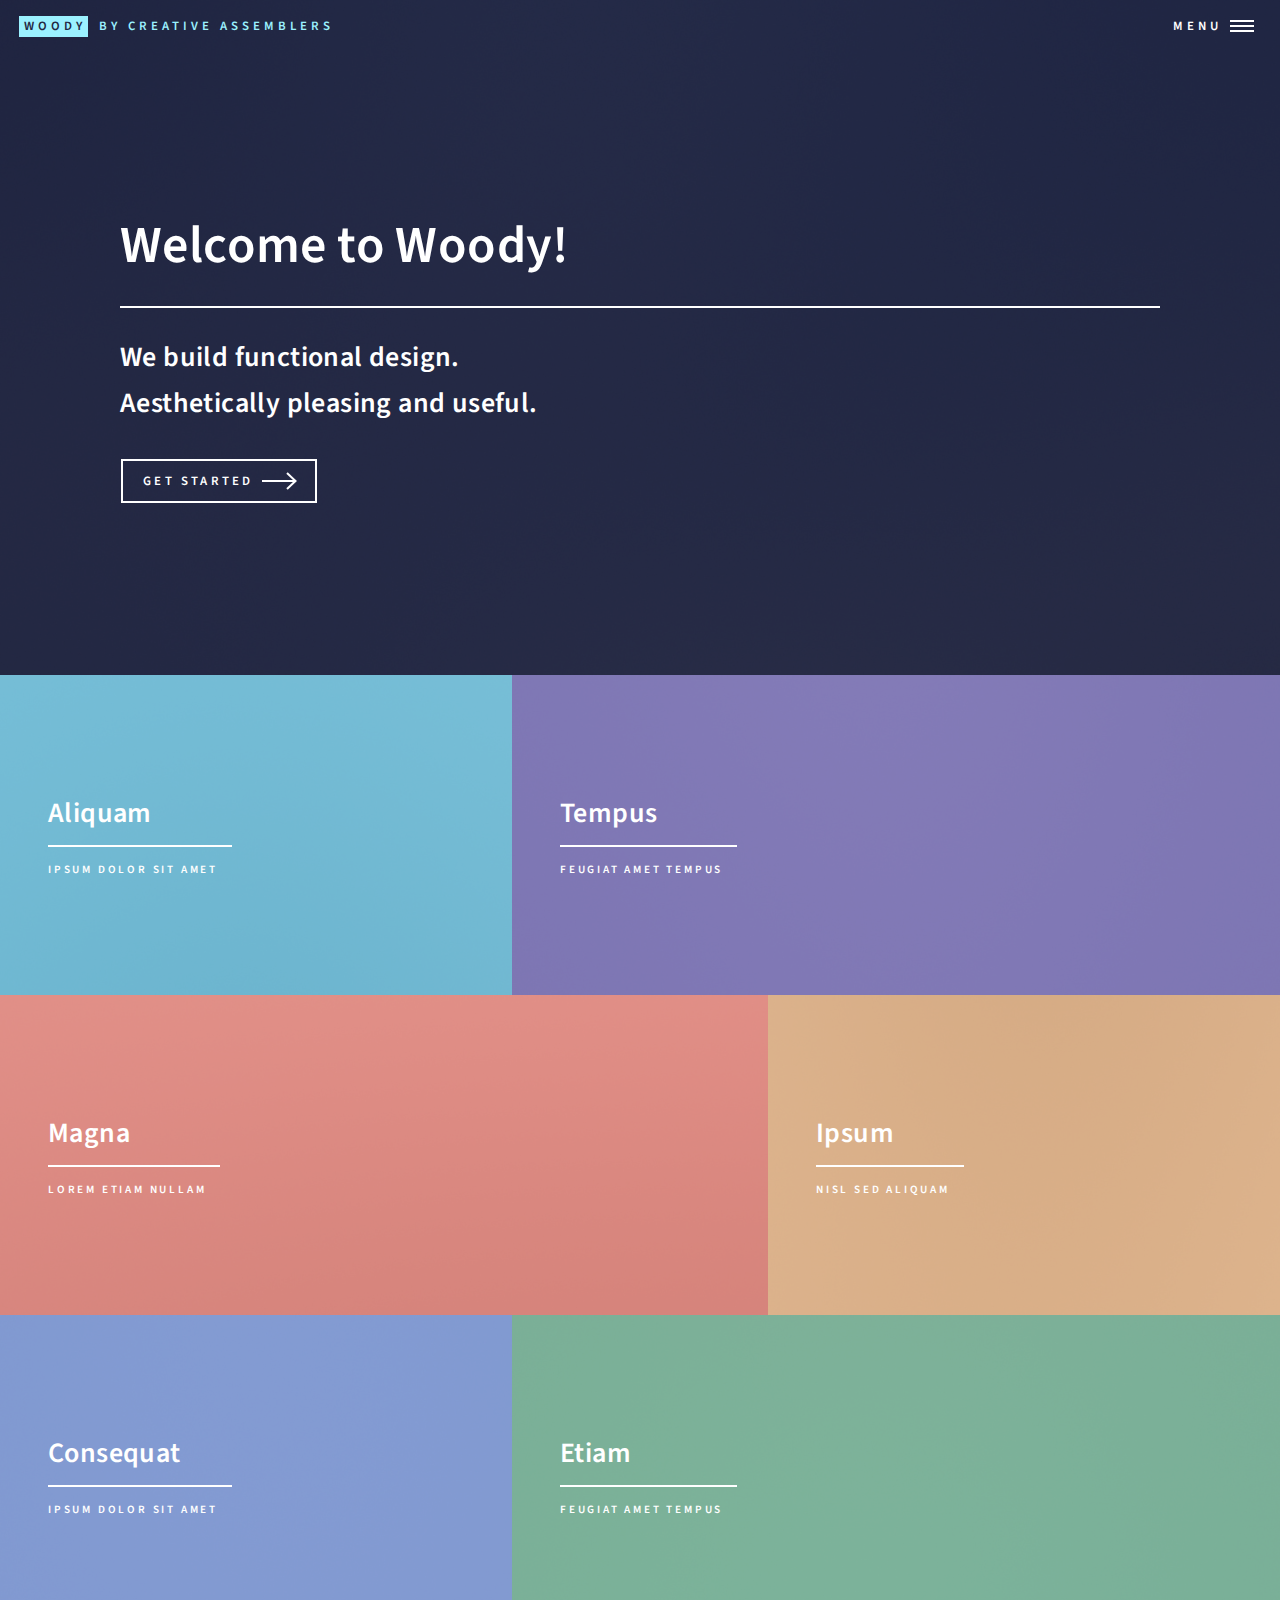
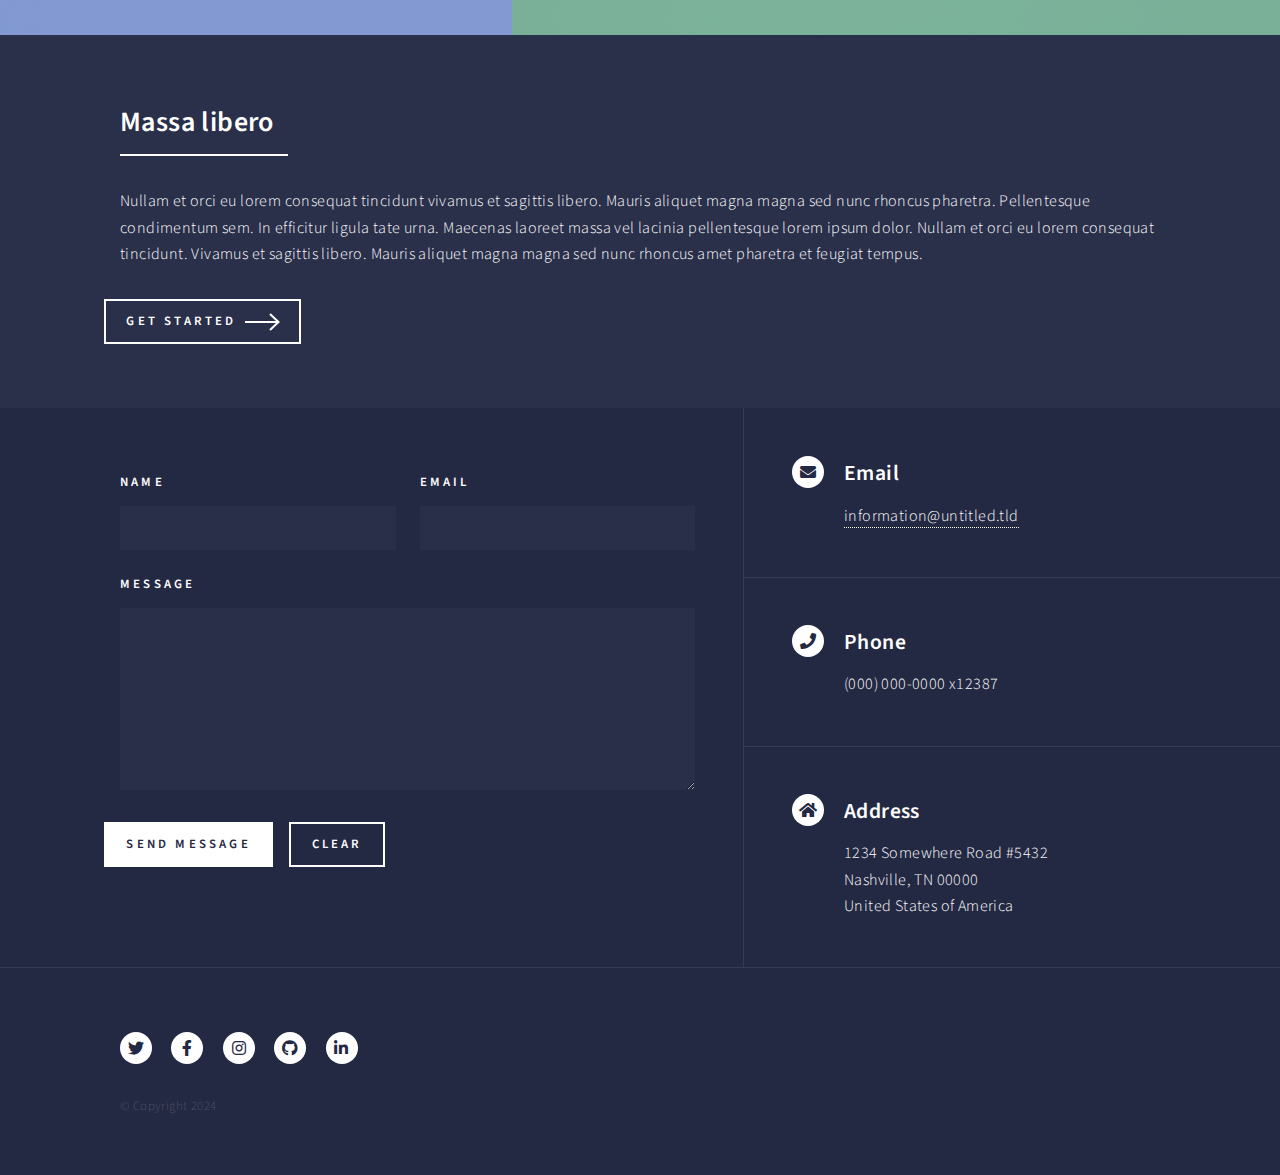
==== commit f9bb3fef: "edit6" ====
--- a/index.html
+++ b/index.html
@@ -198,7 +198,7 @@
 								<li><a href="#" class="icon brands alt fa-linkedin-in"><span class="label">LinkedIn</span></a></li>
 							</ul>
 							<ul class="copyright">
-								<li>&copy; Untitled</li><li>Design: <a>Woody</a></li>
+								<li>&copy; Copyright 2024</li>
 							</ul>
 						</div>
 					</footer>
--- a/assets/css/main.css
+++ b/assets/css/main.css
@@ -2426,6 +2426,12 @@
 
 			ul.pagination li:first-child {
 				padding-right: 0;
+			}
+
+			ul.actions {
+
+				margin-left: -1em; /* This is the Get Started Button */
+				
 			}
 
 		}
@@ -3057,6 +3063,12 @@
 				padding: 3em 1.5em 1em 1.5em ;
 			}
 
+			ul.actions {
+
+				margin-left: -1em; /* This is the Get Started Button */
+				
+			}
+
 		}
 
 /* Header */
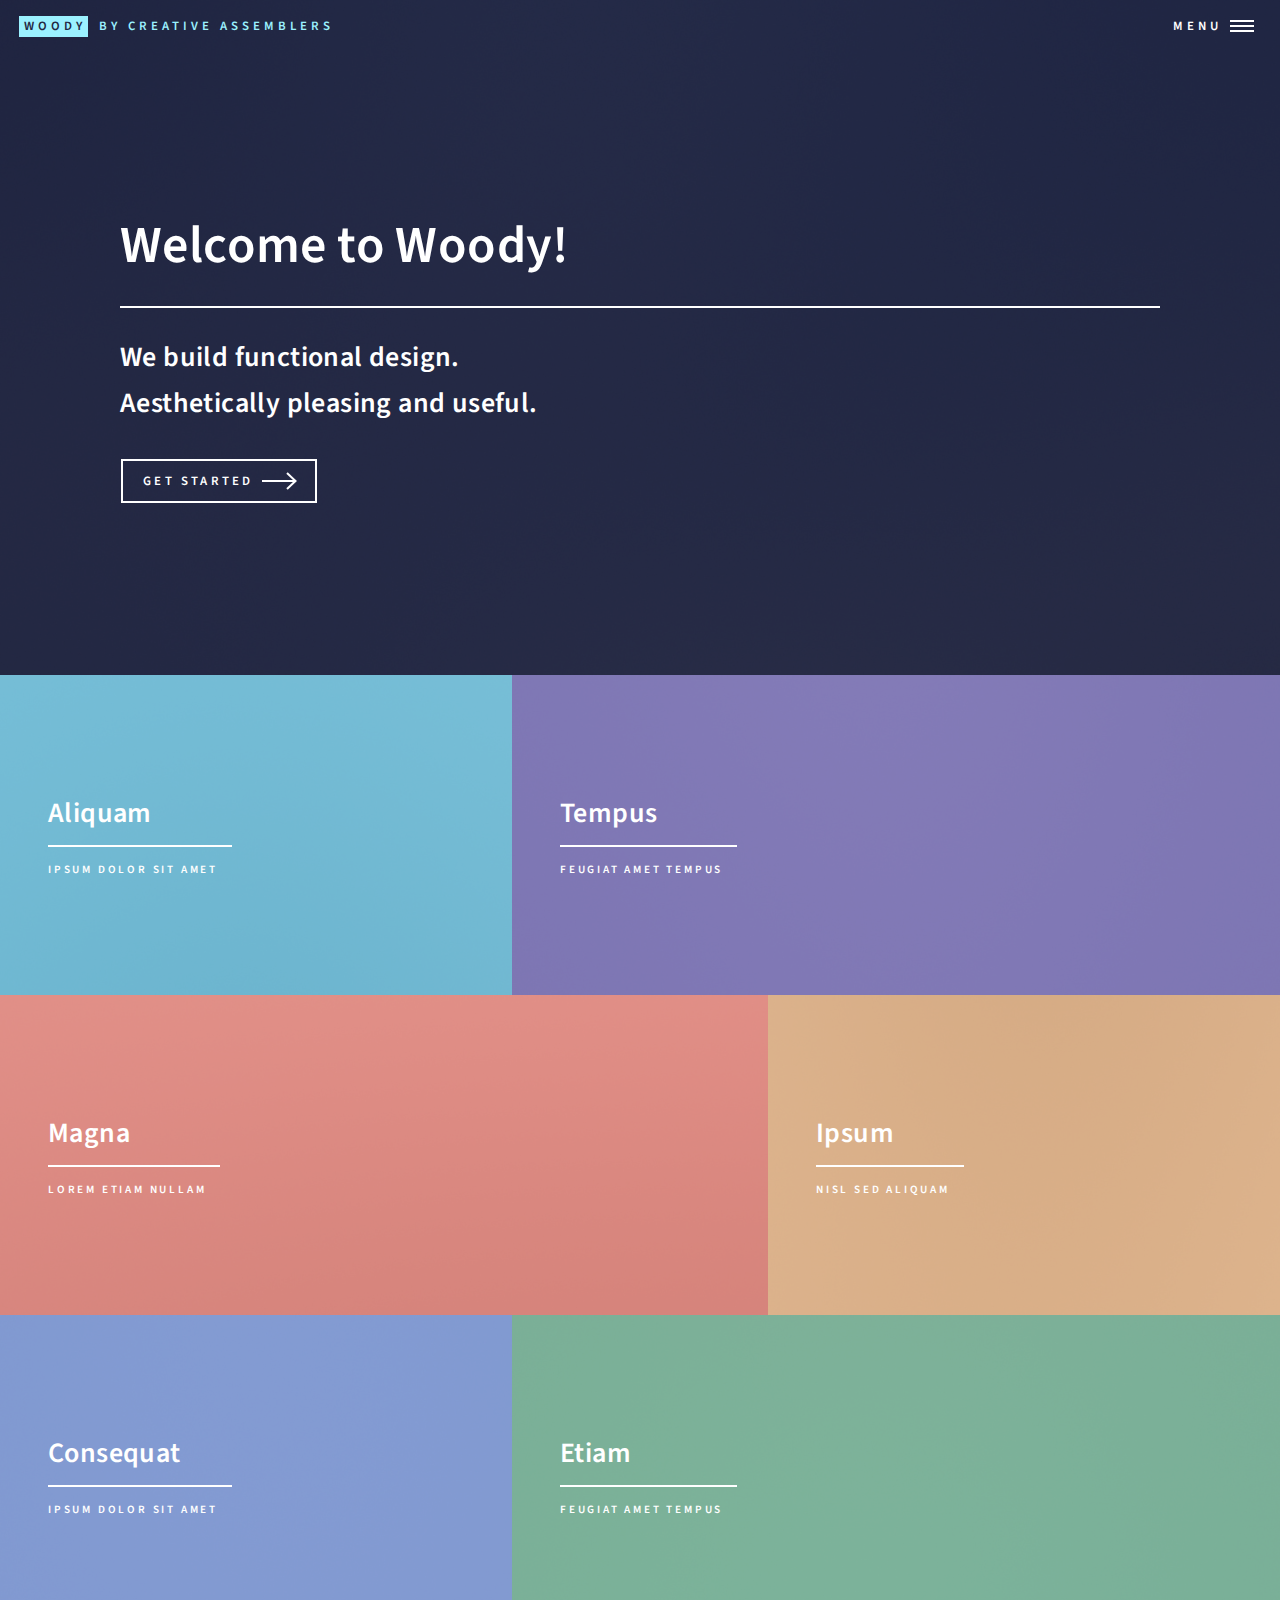
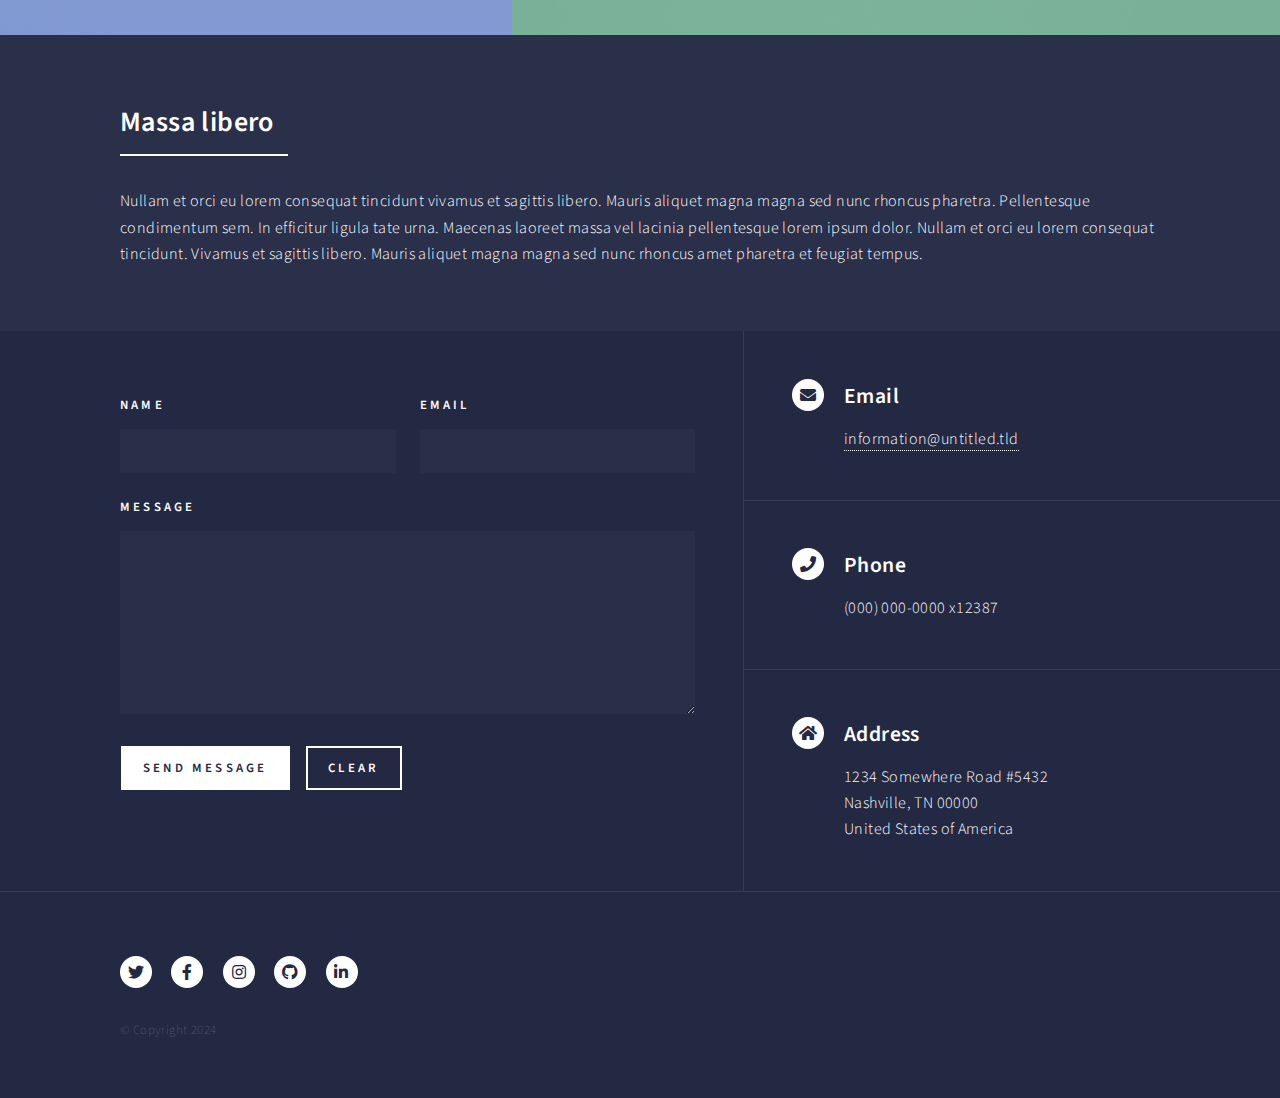
==== commit 61187103: "edit6" ====
--- a/index.html
+++ b/index.html
@@ -126,9 +126,7 @@
 										<h2>Massa libero</h2>
 									</header>
 									<p>Nullam et orci eu lorem consequat tincidunt vivamus et sagittis libero. Mauris aliquet magna magna sed nunc rhoncus pharetra. Pellentesque condimentum sem. In efficitur ligula tate urna. Maecenas laoreet massa vel lacinia pellentesque lorem ipsum dolor. Nullam et orci eu lorem consequat tincidunt. Vivamus et sagittis libero. Mauris aliquet magna magna sed nunc rhoncus amet pharetra et feugiat tempus.</p>
-									<ul class="actions">
-										<li><a href="landing.html" class="button next">Get Started</a></li>
-									</ul>
+							
 								</div>
 							</section>
 
--- a/assets/css/main.css
+++ b/assets/css/main.css
@@ -2680,6 +2680,8 @@
 			background-color: #ffffff;
 			box-shadow: none;
 			color: #242943;
+			margin-left: 1.3em /* Contact Button */
+
 		}
 
 			input[type="submit"].primary:hover, input[type="submit"].primary:active,
@@ -2905,6 +2907,8 @@
 					width: 100% !important;
 				}
 
+		
+
 		}
 
 /* Contact Method */
@@ -3382,7 +3386,7 @@
 					width: 4em;
 					right: 0;
 				}
-
+		
 		}
 
 /* Banner */
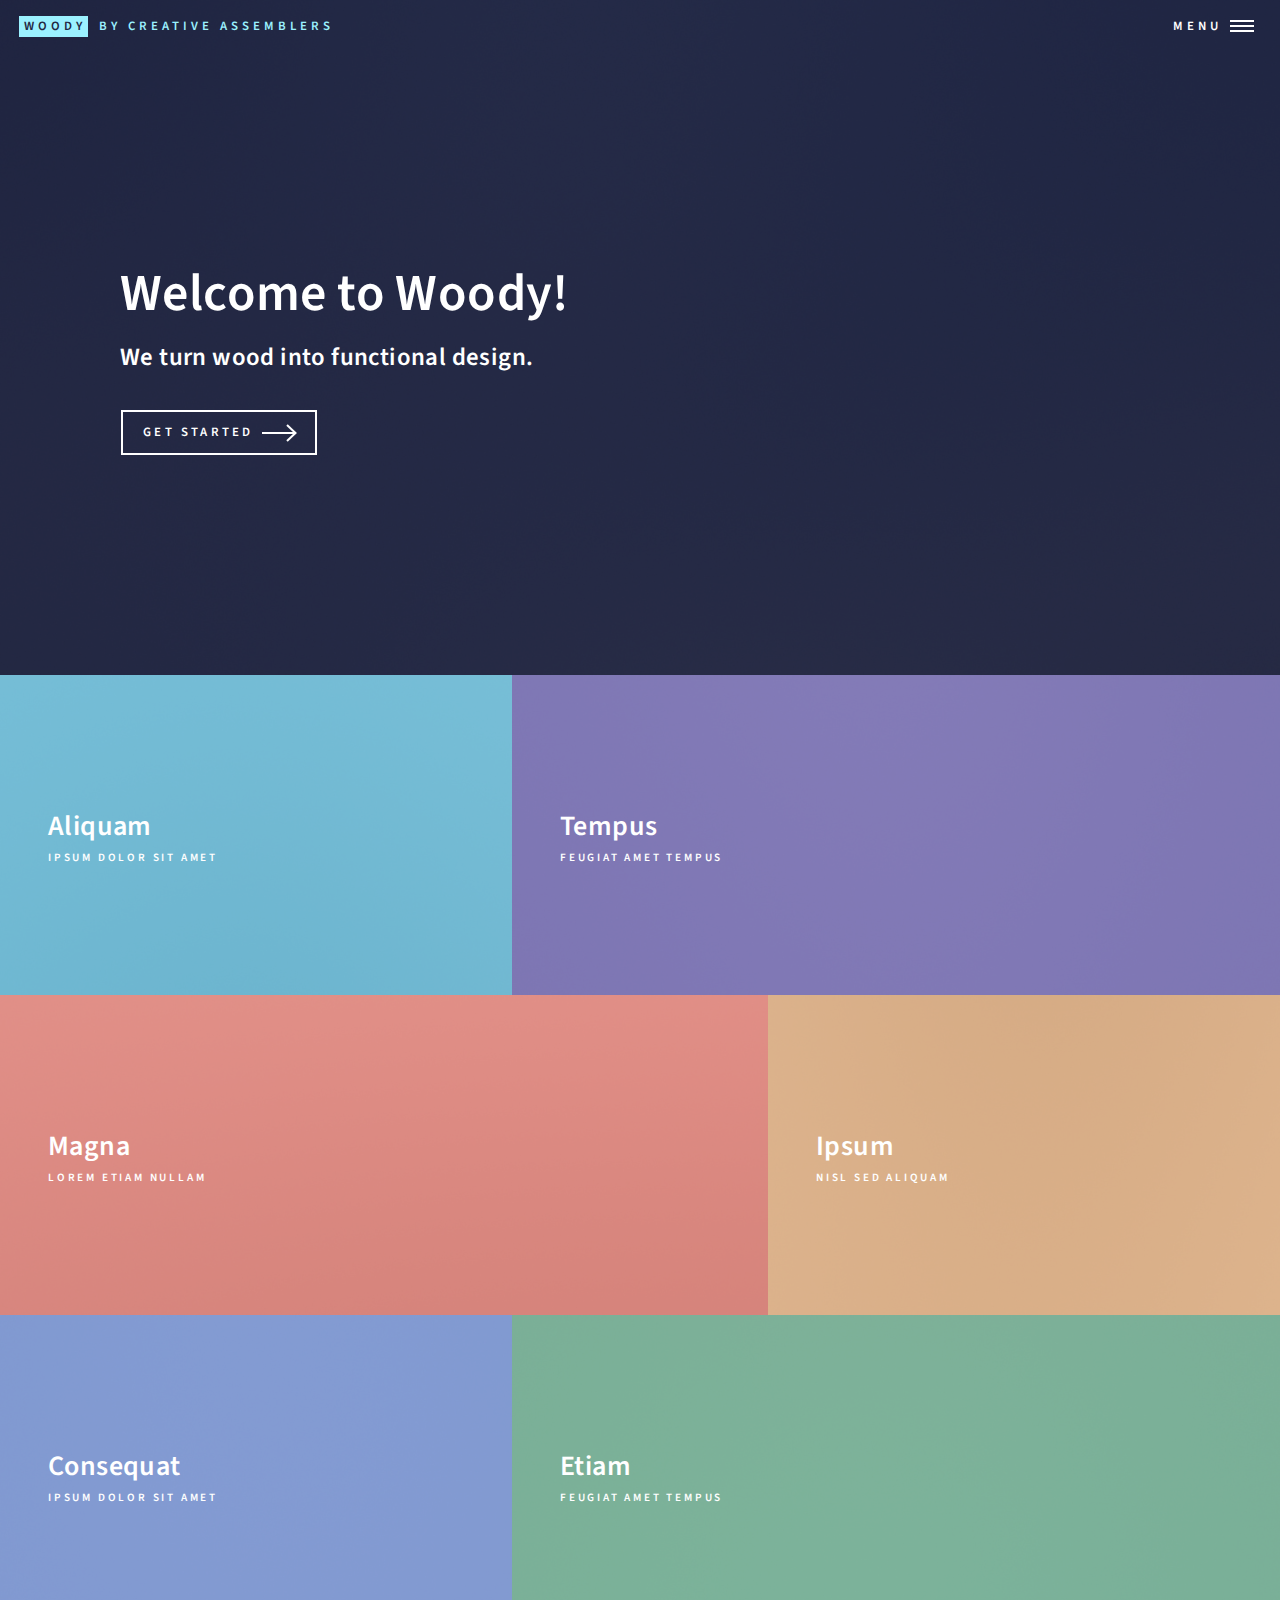
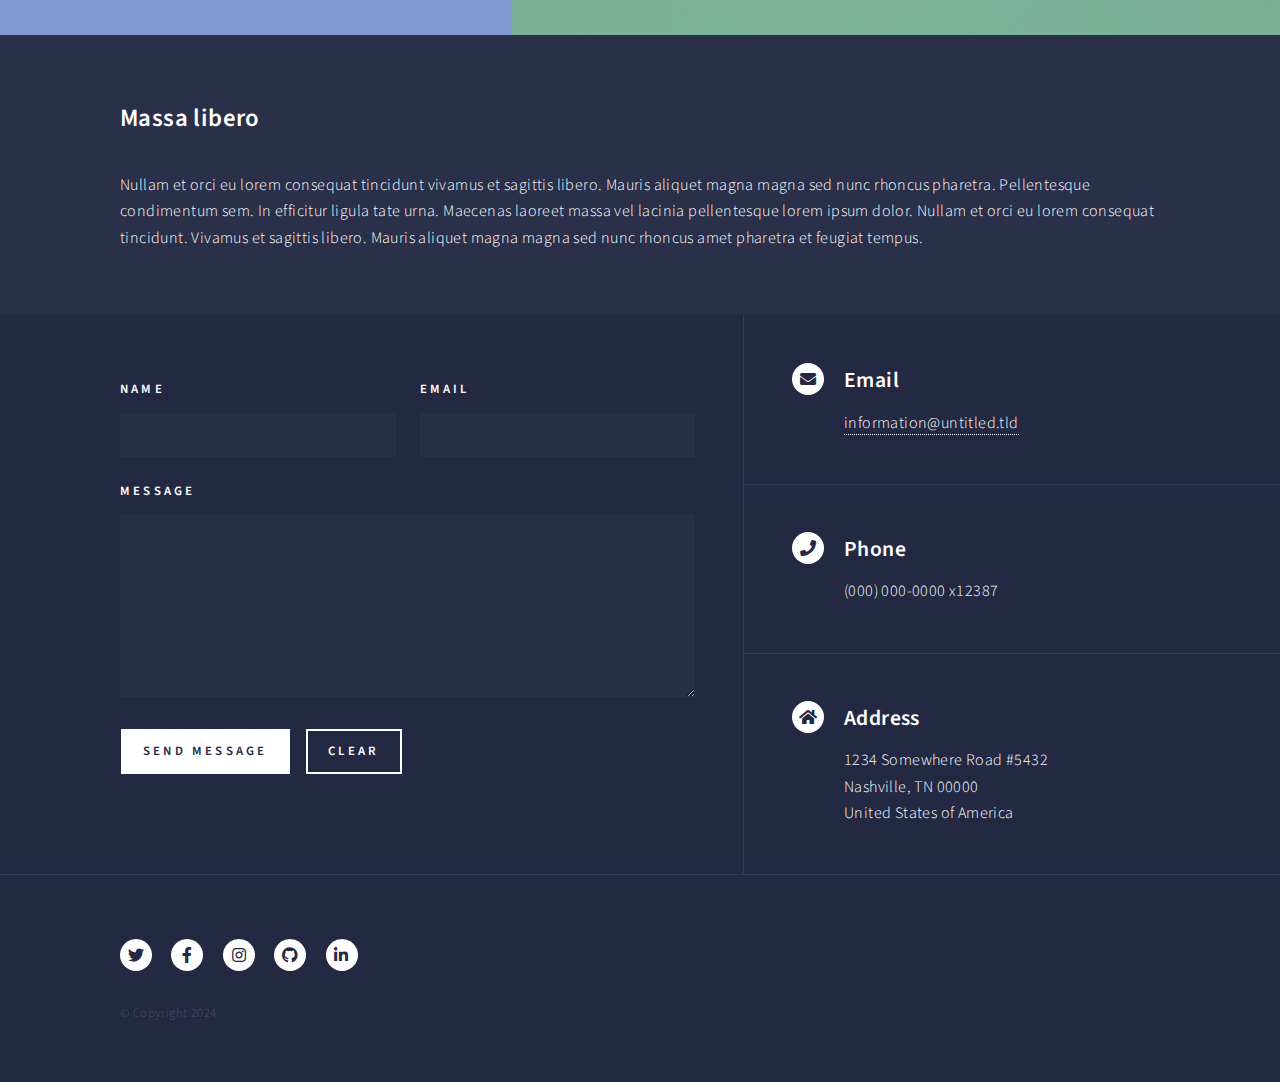
==== commit 1eda69e8: "slide animation" ====
--- a/index.html
+++ b/index.html
@@ -44,9 +44,8 @@
 					<section id="banner" class="major">
 						<div class="inner">
 							<header class="major">
-								<h1>Welcome to Woody!</h1>
-								<h2>We build functional design. <br>
-								Aesthetically pleasing and useful.
+								<h1 class="slide-from-left">Welcome to Woody!</h1> <!-- slide animation -->
+								<h2>We turn wood into functional design.
 								</h2>
 							</header>
 							<div class="content">
--- a/assets/css/main.css
+++ b/assets/css/main.css
@@ -197,7 +197,8 @@
 	}
 
 	h2 {
-		font-size: 1.75em;
+		font-size: 1.55em;
+		margin-left: 0.0em;
 	}
 
 	h3 {
@@ -1775,6 +1776,9 @@
 		width: -ms-max-content;
 		width: max-content;
 		margin-bottom: 2em;
+		
+
+		
 	}
 
 		header.major > :first-child {
@@ -1782,6 +1786,8 @@
 			width: calc(100% + 0.5em);
 		}
 
+			/*  This is the devider after the h1
+			
 			header.major > :first-child:after {
 				content: '';
 				background-color: #ffffff;
@@ -1790,6 +1796,7 @@
 				margin: 0.325em 0 0.5em 0;
 				width: 100%;
 			}
+			*/
 
 		header.major > p {
 			font-size: 0.7em;
@@ -3965,4 +3972,28 @@
 			transform: none;
 			opacity: 1;
 			visibility: visible;
-		}+		}
+
+
+
+/* Luke Custom 1 */
+
+/* Keyframes to slide in from the left */
+
+@keyframes slideFromLeft {
+	from {
+	  transform: translateX(-100%); /* Start completely off-screen to the left */
+	  opacity: 0;                   /* Start invisible */
+	}
+	to {
+	  transform: translateX(0);     /* Slide to its final position */
+	  opacity: 1;                   /* Fade in */
+	}
+  }
+  
+  /* Applying the animation to the element */
+  .slide-from-left {
+	animation: slideFromLeft 1s ease-out; /* Animation duration and easing */
+	animation-fill-mode: forwards;        /* Ensure it stays in place after animation */
+  }
+  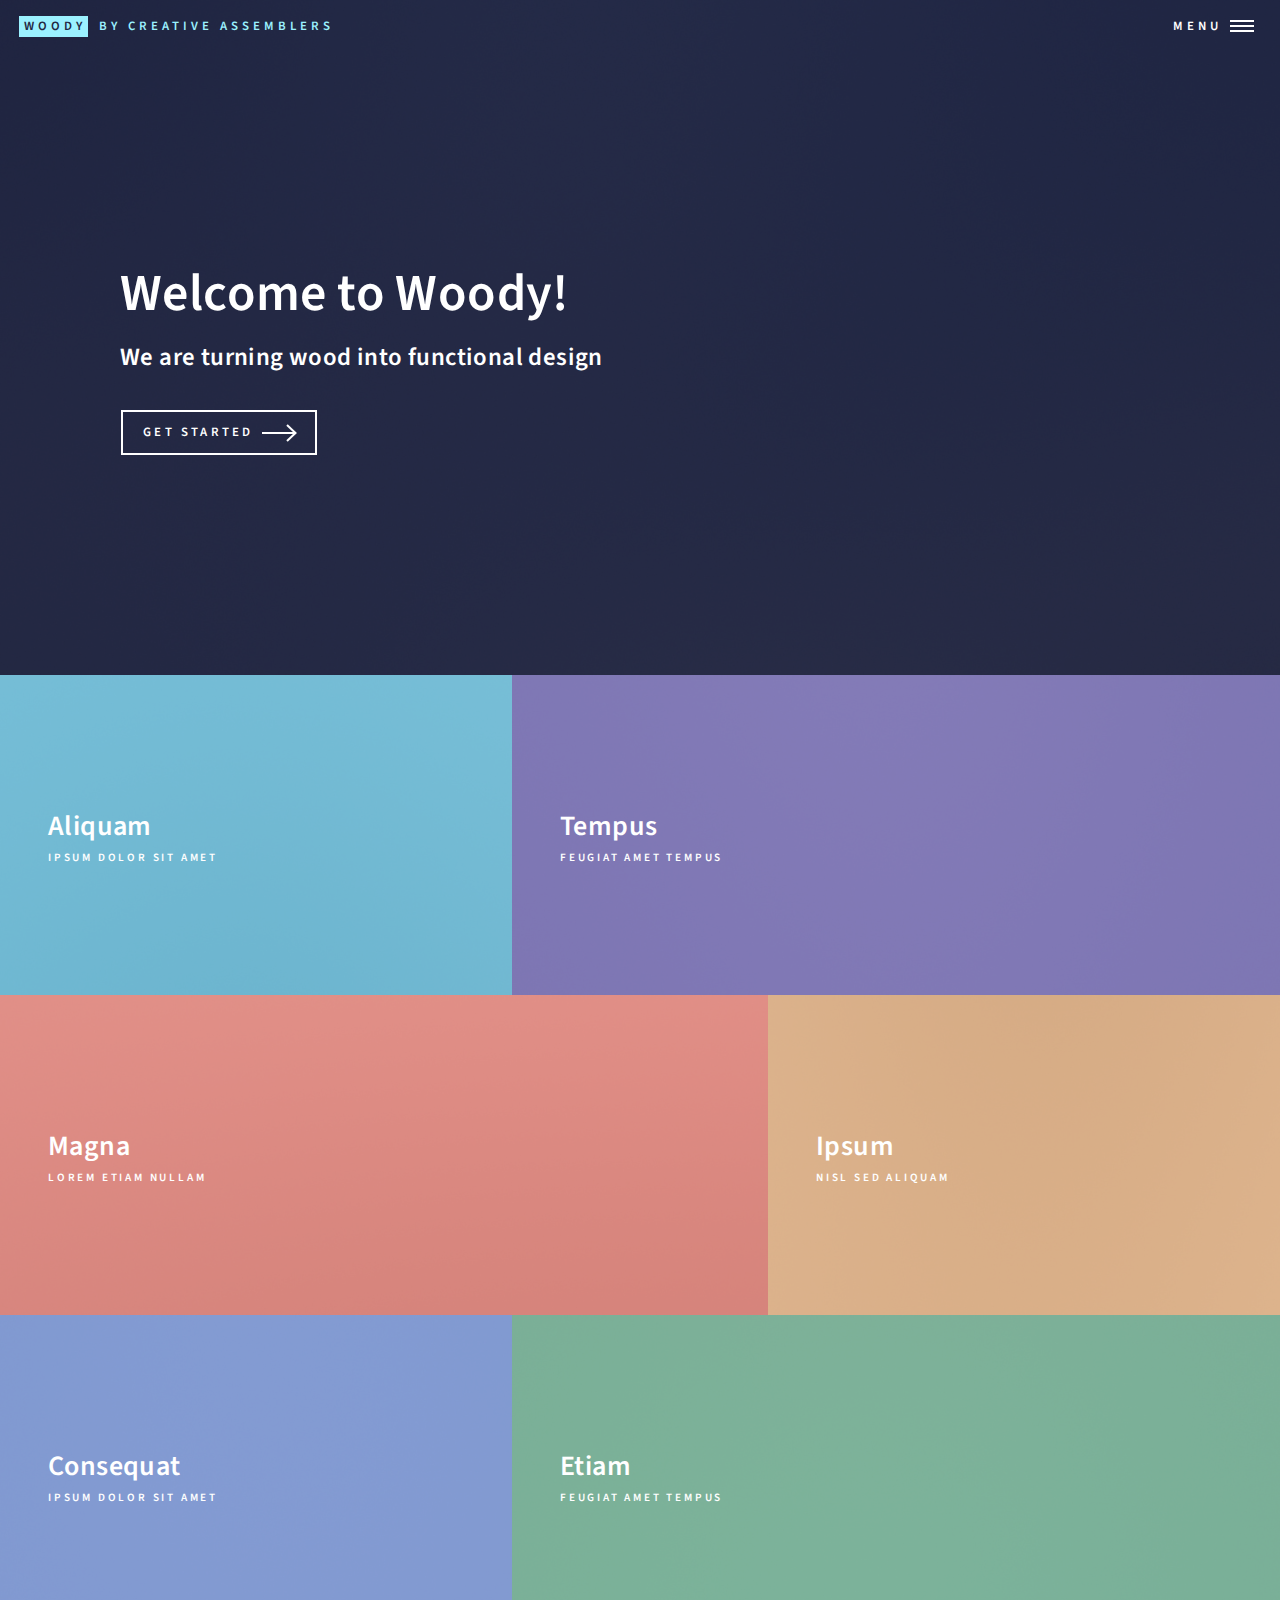
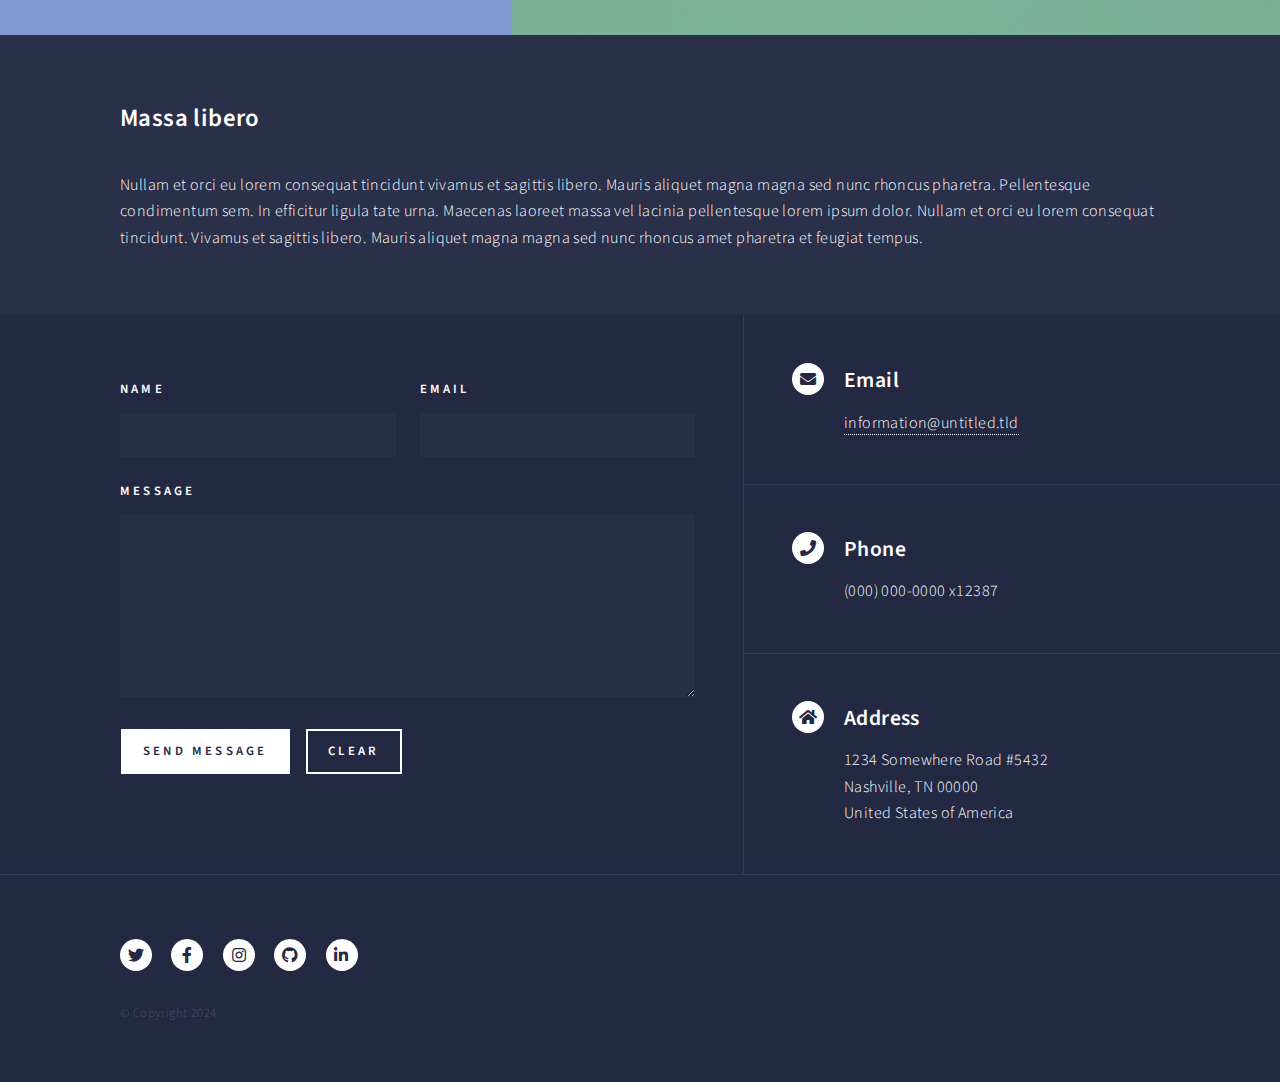
==== commit afd4fec0: "about page menu adjustment" ====
--- a/index.html
+++ b/index.html
@@ -19,7 +19,12 @@
 
 				<!-- Header -->
 					<header id="header" class="alt">
-						<a href="index.html" class="logo"><strong>Woody</strong> <span>by Creative Assemblers</span></a>
+						
+							<a href="index.html" class="logo"><strong>Woody</strong> <span>by Creative Assemblers</span></a>
+
+
+
+							
 						<nav>
 							<a href="#menu">Menu</a>
 						</nav>
@@ -33,9 +38,12 @@
 							<!--  <li><a href="landing.html">Landing</a></li> -->
 							<!-- <li><a href="generic.html">Generic</a></li> -->
 							<!-- <li><a href="elements.html">Elements</a></li> -->
+						
+							<!--
 						</ul>
 						<ul class="actions stacked">
-							<li><a href="#" class="button primary fit">Get Started</a></li>
+							<li><a href="#" class="button primary fit">Get Started</a></li> -->
+
 							<!-- <li><a href="#" class="button fit">Log In</a></li> -->
 						</ul>
 					</nav>
@@ -45,7 +53,7 @@
 						<div class="inner">
 							<header class="major">
 								<h1 class="slide-from-left">Welcome to Woody!</h1> <!-- slide animation -->
-								<h2>We turn wood into functional design.
+								<h2>We are turning wood into functional design
 								</h2>
 							</header>
 							<div class="content">
--- a/assets/css/main.css
+++ b/assets/css/main.css
@@ -2211,6 +2211,8 @@
 			display: block;
 			margin: 2.5em 0;
 			width: 100%;
+
+		
 		}
 
 			.image.main img {
@@ -3879,7 +3881,7 @@
 						border: 0;
 						border-top: solid 1px rgba(212, 212, 255, 0.1);
 						display: block;
-						font-size: 0.8em;
+						font-size: 1.3em;
 						font-weight: 600;
 						letter-spacing: 0.25em;
 						line-height: 4em;
@@ -3996,4 +3998,14 @@
 	animation: slideFromLeft 1s ease-out; /* Animation duration and easing */
 	animation-fill-mode: forwards;        /* Ensure it stays in place after animation */
   }
-  +  
+
+/* Adjust About-image */
+.about-image {
+	width: 50px;       /* Adjust width to reduce the size */
+	height: auto;     /* Maintain aspect ratio */
+	display: block;   /* Ensure it's a block-level element */
+	margin: 1rem auto;/* Center the image with spacing around it */
+	max-width: 250px;
+	
+  }